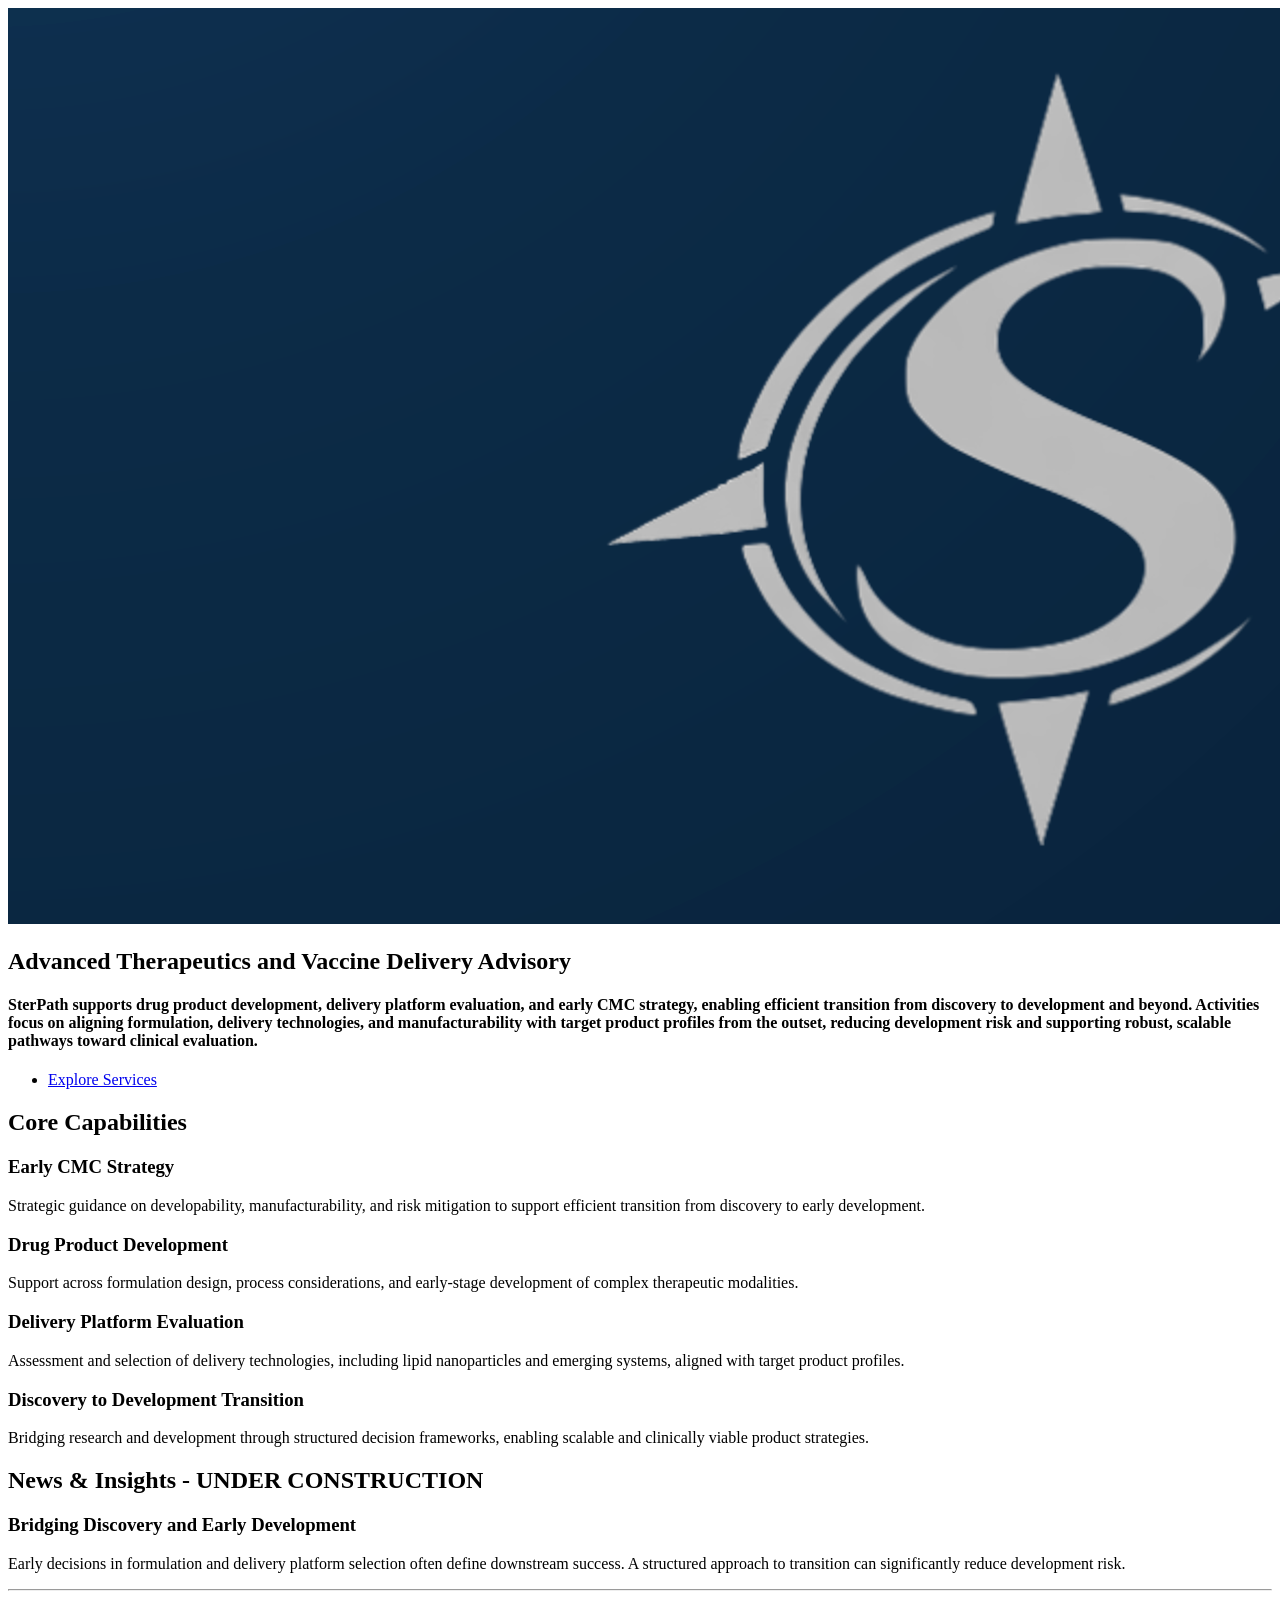
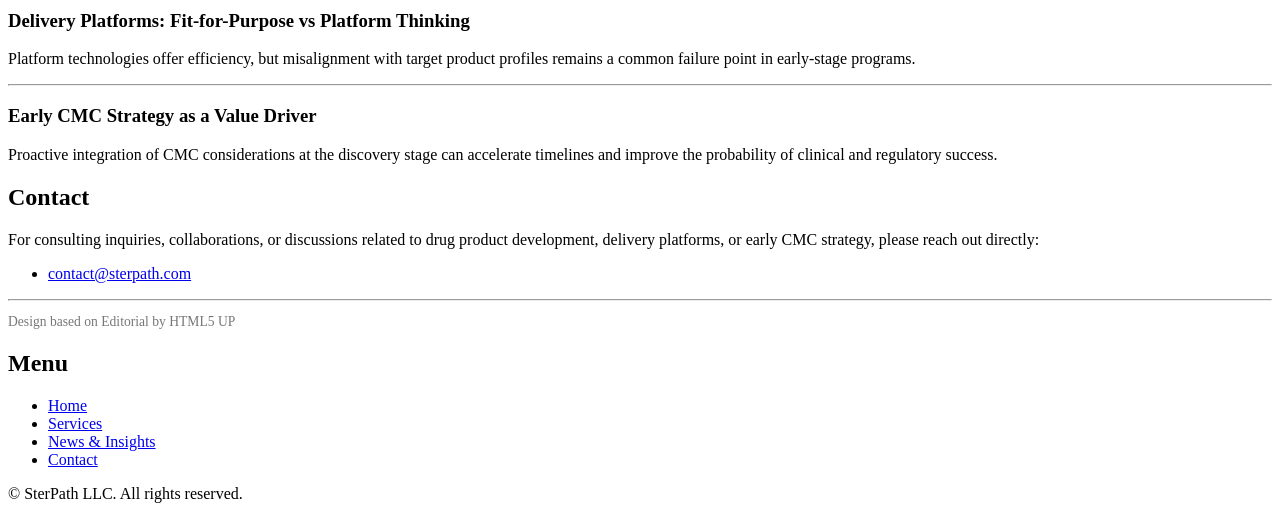
==== index.html @ fc08bc98 "Add files via upload" ====
<!DOCTYPE HTML>
<!--
	Editorial by HTML5 UP
	html5up.net | @ajlkn
	Free for personal and commercial use under the CCA 3.0 license (html5up.net/license)
-->
<html>
	<head>
		<title>Editorial by HTML5 UP</title>
		<meta charset="utf-8" />
		<meta name="viewport" content="width=device-width, initial-scale=1, user-scalable=no" />
		<link rel="stylesheet" href="assets/css/main.css" />
	</head>
	<body class="is-preload">

		<!-- Wrapper -->
			<div id="wrapper">

				<!-- Main -->
					<div id="main">
						<div class="inner">

							<!-- Banner -->
								<section id="banner" class="banner-vertical">
									
									<span class="image main">
										<img src="images/pic1.png" alt="SterPath Logo" />
									</span>

									<div class="content">
										<header>
											<h2>Advanced Therapeutics and Vaccine Delivery Advisory</h2>
		
										</header>

										<h4>
											SterPath supports drug product development, delivery platform evaluation, and early CMC strategy, enabling efficient transition from discovery to development and beyond. Activities focus on aligning formulation, delivery technologies, and manufacturability with target product profiles from the outset, reducing development risk and supporting robust, scalable pathways toward clinical evaluation.
										</h4>

										<ul class="actions">
											<li><a href="services.html" class="button big">Explore Services</a></li>
										</ul>
									</div>

								</section>

							<!-- Section -->
							<section>
								<header class="major">
									<h2>Core Capabilities</h2>
								</header>
								<div class="features">

									<article>
										<span class="icon solid fa-flask"></span>
										<div class="content">
											<h3>Early CMC Strategy</h3>
											<p>Strategic guidance on developability, manufacturability, and risk mitigation to support efficient transition from discovery to early development.</p>
										</div>
									</article>

									<article>
										<span class="icon solid fa-pills"></span>
										<div class="content">
											<h3>Drug Product Development</h3>
											<p>Support across formulation design, process considerations, and early-stage development of complex therapeutic modalities.</p>
										</div>
									</article>

									<article>
										<span class="icon solid fa-dna"></span>
										<div class="content">
											<h3>Delivery Platform Evaluation</h3>
											<p>Assessment and selection of delivery technologies, including lipid nanoparticles and emerging systems, aligned with target product profiles.</p>
										</div>
									</article>

									<article>
										<span class="icon solid fa-random"></span>
										<div class="content">
											<h3>Discovery to Development Transition</h3>
											<p>Bridging research and development through structured decision frameworks, enabling scalable and clinically viable product strategies.</p>
										</div>
									</article>

								</div>
							</section>

							<!--section-->
							<section>
								<header class="major">
									<h2>News & Insights - UNDER CONSTRUCTION</h2>
								</header>

								<div class="content">

									
									<h3>Bridging Discovery and Early Development</h3>
									<p>Early decisions in formulation and delivery platform selection often define downstream success. A structured approach to transition can significantly reduce development risk.</p>

									<hr />

									<h3>Delivery Platforms: Fit-for-Purpose vs Platform Thinking</h3>
									<p>Platform technologies offer efficiency, but misalignment with target product profiles remains a common failure point in early-stage programs.</p>

									<hr />

									<h3>Early CMC Strategy as a Value Driver</h3>
									<p>Proactive integration of CMC considerations at the discovery stage can accelerate timelines and improve the probability of clinical and regulatory success.</p>

								</div>
							</section>

				<!--contact section-->
				<section>
					<header class="major">
						<h2>Contact</h2>
					</header>

					<p>
						For consulting inquiries, collaborations, or discussions related to drug product development, delivery platforms, or early CMC strategy, please reach out directly:
					</p>

					<ul class="contact">
						<li class="icon solid fa-envelope">
							<a href="mailto:contact@sterpath.com">contact@sterpath.com</a>
						</li>
					</ul>
				</section>

				<!--footer-->
								<hr />
								<p style="font-size: 0.85em; color: #777;">
									Design based on Editorial by HTML5 UP
								</p>

				<!-- Sidebar -->
					<div id="sidebar">
						<div class="inner">

							

							<!-- Menu -->
								<nav id="menu">
									<header class="major">
										<h2>Menu</h2>
									</header>
									<ul>
									<li><a href="index.html">Home</a></li>
									<li><a href="services.html">Services</a></li>
									<li><a href="insights.html">News & Insights</a></li>
									<li><a href="contact.html">Contact</a></li>
									</ul>
									</nav>
							<!-- Footer -->
								<footer id="footer">
									<p>&copy; SterPath LLC. All rights reserved.</p>								
								</footer>

						</div>
					</div>

			</div>

		<!-- Scripts -->
			<script src="assets/js/jquery.min.js"></script>
			<script src="assets/js/browser.min.js"></script>
			<script src="assets/js/breakpoints.min.js"></script>
			<script src="assets/js/util.js"></script>
			<script src="assets/js/main.js"></script>

	</body>
</html>
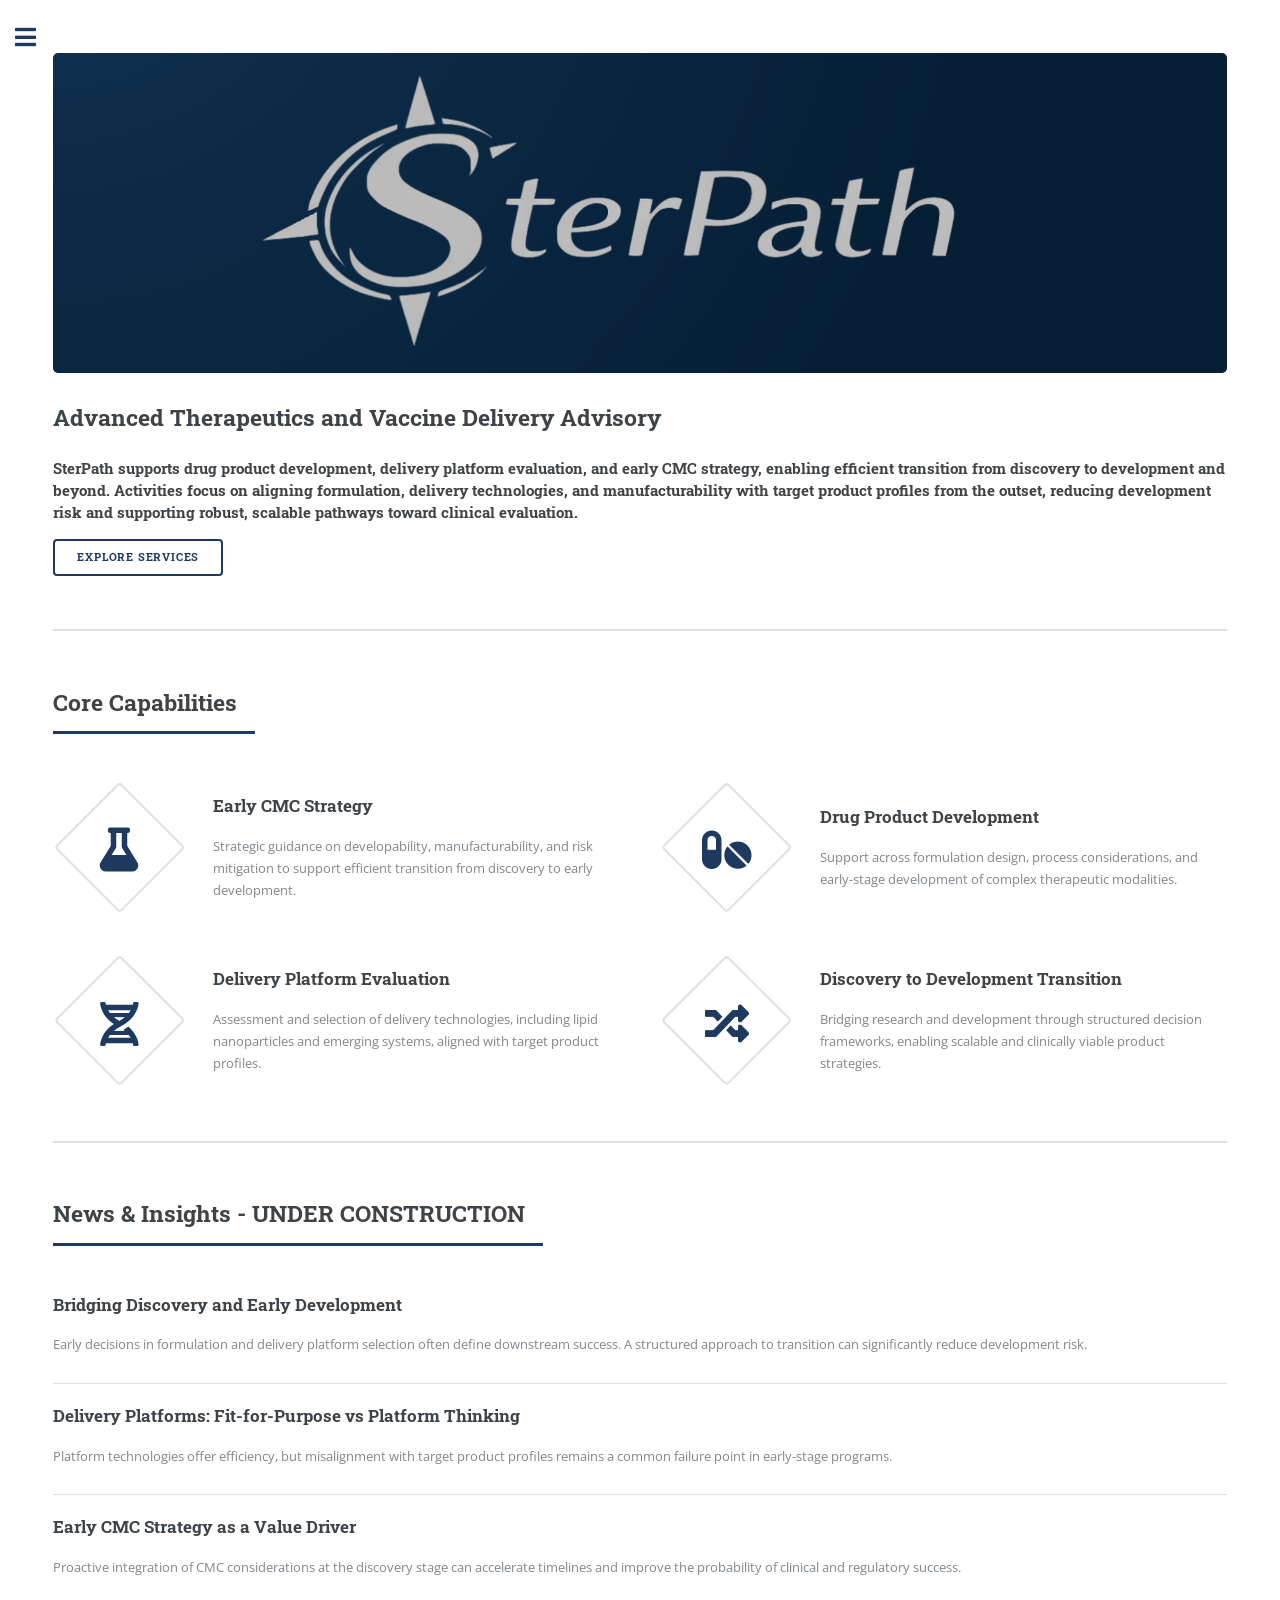
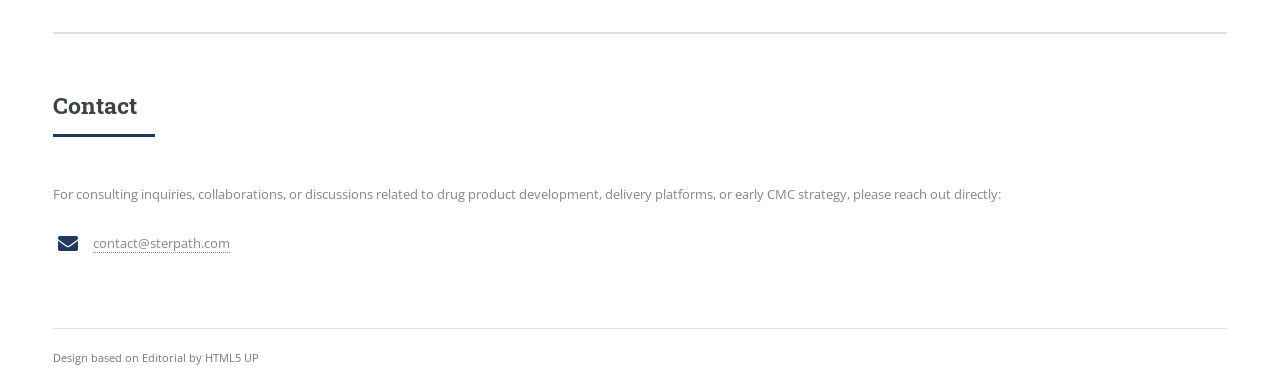
==== commit 02e8c4af: "Add files via upload" ====
--- a/index.html
+++ b/index.html
@@ -6,7 +6,7 @@
 -->
 <html>
 	<head>
-		<title>Editorial by HTML5 UP</title>
+		<title>SterPath LLC | Advanced Therapeutics and Vaccine Delivery</title>
 		<meta charset="utf-8" />
 		<meta name="viewport" content="width=device-width, initial-scale=1, user-scalable=no" />
 		<link rel="stylesheet" href="assets/css/main.css" />
--- a/assets/css/main.css
+++ b/assets/css/main.css
@@ -0,0 +1,2298 @@
+@import url(fontawesome-all.min.css);
+@import url("https://fonts.googleapis.com/css?family=Open+Sans:400,600,400italic,600italic|Roboto+Slab:400,700");
+/*
+	Editorial by HTML5 UP
+	html5up.net | @ajlkn
+	Free for personal and commercial use under the CCA 3.0 license (html5up.net/license)
+*/
+html, body, div, span, applet, object,
+iframe, h1, h2, h3, h4, h5, h6, p, blockquote,
+pre, a, abbr, acronym, address, big, cite,
+code, del, dfn, em, img, ins, kbd, q, s, samp,
+small, strike, strong, sub, sup, tt, var, b,
+u, i, center, dl, dt, dd, ol, ul, li, fieldset,
+form, label, legend, table, caption, tbody,
+tfoot, thead, tr, th, td, article, aside,
+canvas, details, embed, figure, figcaption,
+footer, header, hgroup, menu, nav, output, ruby,
+section, summary, time, mark, audio, video {
+  margin: 0;
+  padding: 0;
+  border: 0;
+  font-size: 100%;
+  font: inherit;
+  vertical-align: baseline; }
+
+article, aside, details, figcaption, figure,
+footer, header, hgroup, menu, nav, section {
+  display: block; }
+
+body {
+  line-height: 1; }
+
+ol, ul {
+  list-style: none; }
+
+blockquote, q {
+  quotes: none; }
+  blockquote:before, blockquote:after, q:before, q:after {
+    content: '';
+    content: none; }
+
+table {
+  border-collapse: collapse;
+  border-spacing: 0; }
+
+body {
+  -webkit-text-size-adjust: none; }
+
+mark {
+  background-color: transparent;
+  color: inherit; }
+
+input::-moz-focus-inner {
+  border: 0;
+  padding: 0; }
+
+input, select, textarea {
+  -moz-appearance: none;
+  -webkit-appearance: none;
+  -ms-appearance: none;
+  appearance: none; }
+
+/* Basic */
+@-ms-viewport {
+  width: device-width; }
+
+body {
+  -ms-overflow-style: scrollbar; }
+
+@media screen and (max-width: 480px) {
+  html, body {
+    min-width: 320px; } }
+
+html {
+  box-sizing: border-box; }
+
+*, *:before, *:after {
+  box-sizing: inherit; }
+
+body {
+  background: #ffffff; }
+  body.is-preload *, body.is-preload *:before, body.is-preload *:after, body.is-resizing *, body.is-resizing *:before, body.is-resizing *:after {
+    -moz-animation: none !important;
+    -webkit-animation: none !important;
+    -ms-animation: none !important;
+    animation: none !important;
+    -moz-transition: none !important;
+    -webkit-transition: none !important;
+    -ms-transition: none !important;
+    transition: none !important; }
+
+/* Type */
+body, input, select, textarea {
+  color: #7f888f;
+  font-family: "Open Sans", sans-serif;
+  font-size: 13pt;
+  font-weight: 400;
+  line-height: 1.65; }
+  @media screen and (max-width: 1680px) {
+    body, input, select, textarea {
+      font-size: 11pt; } }
+  @media screen and (max-width: 1280px) {
+    body, input, select, textarea {
+      font-size: 10pt; } }
+  @media screen and (max-width: 360px) {
+    body, input, select, textarea {
+      font-size: 9pt; } }
+
+a {
+  -moz-transition: color 0.2s ease-in-out, border-bottom-color 0.2s ease-in-out;
+  -webkit-transition: color 0.2s ease-in-out, border-bottom-color 0.2s ease-in-out;
+  -ms-transition: color 0.2s ease-in-out, border-bottom-color 0.2s ease-in-out;
+  transition: color 0.2s ease-in-out, border-bottom-color 0.2s ease-in-out;
+  border-bottom: dotted 1px;
+  color: #1f3a5f;
+  text-decoration: none; }
+  a:hover {
+    border-bottom-color: #1f3a5f;
+    color: #1f3a5f !important; }
+    a:hover strong {
+      color: inherit; }
+
+strong, b {
+  color: #3d4449;
+  font-weight: 600; }
+
+em, i {
+  font-style: italic; }
+
+p {
+  margin: 0 0 2em 0; }
+
+h1, h2, h3, h4, h5, h6 {
+  color: #3d4449;
+  font-family: "Roboto Slab", serif;
+  font-weight: 700;
+  line-height: 1.5;
+  margin: 0 0 1em 0; }
+  h1 a, h2 a, h3 a, h4 a, h5 a, h6 a {
+    color: inherit;
+    text-decoration: none;
+    border-bottom: 0; }
+
+h1 {
+  font-size: 4em;
+  margin: 0 0 0.5em 0;
+  line-height: 1.3; }
+
+h2 {
+  font-size: 1.75em; }
+
+h3 {
+  font-size: 1.25em; }
+
+h4 {
+  font-size: 1.1em; }
+
+h5 {
+  font-size: 0.9em; }
+
+h6 {
+  font-size: 0.7em; }
+
+@media screen and (max-width: 1680px) {
+  h1 {
+    font-size: 3.5em; } }
+
+@media screen and (max-width: 980px) {
+  h1 {
+    font-size: 3.25em; } }
+
+@media screen and (max-width: 736px) {
+  h1 {
+    font-size: 2em;
+    line-height: 1.4; }
+  h2 {
+    font-size: 1.5em; } }
+
+sub {
+  font-size: 0.8em;
+  position: relative;
+  top: 0.5em; }
+
+sup {
+  font-size: 0.8em;
+  position: relative;
+  top: -0.5em; }
+
+blockquote {
+  border-left: solid 3px rgba(210, 215, 217, 0.75);
+  font-style: italic;
+  margin: 0 0 2em 0;
+  padding: 0.5em 0 0.5em 2em; }
+
+code {
+  background: rgba(230, 235, 237, 0.25);
+  border-radius: 0.375em;
+  border: solid 1px rgba(210, 215, 217, 0.75);
+  font-family: "Courier New", monospace;
+  font-size: 0.9em;
+  margin: 0 0.25em;
+  padding: 0.25em 0.65em; }
+
+pre {
+  -webkit-overflow-scrolling: touch;
+  font-family: "Courier New", monospace;
+  font-size: 0.9em;
+  margin: 0 0 2em 0; }
+  pre code {
+    display: block;
+    line-height: 1.75;
+    padding: 1em 1.5em;
+    overflow-x: auto; }
+
+hr {
+  border: 0;
+  border-bottom: solid 1px rgba(210, 215, 217, 0.75);
+  margin: 1.5em 0; }
+  hr.major {
+    margin: 1em 0; }
+
+.align-left {
+  text-align: left; }
+
+.align-center {
+  text-align: center; }
+
+.align-right {
+  text-align: right; }
+
+/* Row */
+.row {
+  display: flex;
+  flex-wrap: wrap;
+  box-sizing: border-box;
+  align-items: stretch; }
+  .row > * {
+    box-sizing: border-box; }
+  .row.gtr-uniform > * > :last-child {
+    margin-bottom: 0; }
+  .row.aln-left {
+    justify-content: flex-start; }
+  .row.aln-center {
+    justify-content: center; }
+  .row.aln-right {
+    justify-content: flex-end; }
+  .row.aln-top {
+    align-items: flex-start; }
+  .row.aln-middle {
+    align-items: center; }
+  .row.aln-bottom {
+    align-items: flex-end; }
+  .row > .imp {
+    order: -1; }
+  .row > .col-1 {
+    width: 8.33333%; }
+  .row > .off-1 {
+    margin-left: 8.33333%; }
+  .row > .col-2 {
+    width: 16.66667%; }
+  .row > .off-2 {
+    margin-left: 16.66667%; }
+  .row > .col-3 {
+    width: 25%; }
+  .row > .off-3 {
+    margin-left: 25%; }
+  .row > .col-4 {
+    width: 33.33333%; }
+  .row > .off-4 {
+    margin-left: 33.33333%; }
+  .row > .col-5 {
+    width: 41.66667%; }
+  .row > .off-5 {
+    margin-left: 41.66667%; }
+  .row > .col-6 {
+    width: 50%; }
+  .row > .off-6 {
+    margin-left: 50%; }
+  .row > .col-7 {
+    width: 58.33333%; }
+  .row > .off-7 {
+    margin-left: 58.33333%; }
+  .row > .col-8 {
+    width: 66.66667%; }
+  .row > .off-8 {
+    margin-left: 66.66667%; }
+  .row > .col-9 {
+    width: 75%; }
+  .row > .off-9 {
+    margin-left: 75%; }
+  .row > .col-10 {
+    width: 83.33333%; }
+  .row > .off-10 {
+    margin-left: 83.33333%; }
+  .row > .col-11 {
+    width: 91.66667%; }
+  .row > .off-11 {
+    margin-left: 91.66667%; }
+  .row > .col-12 {
+    width: 100%; }
+  .row > .off-12 {
+    margin-left: 100%; }
+  .row.gtr-0 {
+    margin-top: 0;
+    margin-left: 0em; }
+    .row.gtr-0 > * {
+      padding: 0 0 0 0em; }
+    .row.gtr-0.gtr-uniform {
+      margin-top: 0em; }
+      .row.gtr-0.gtr-uniform > * {
+        padding-top: 0em; }
+  .row.gtr-25 {
+    margin-top: 0;
+    margin-left: -0.375em; }
+    .row.gtr-25 > * {
+      padding: 0 0 0 0.375em; }
+    .row.gtr-25.gtr-uniform {
+      margin-top: -0.375em; }
+      .row.gtr-25.gtr-uniform > * {
+        padding-top: 0.375em; }
+  .row.gtr-50 {
+    margin-top: 0;
+    margin-left: -0.75em; }
+    .row.gtr-50 > * {
+      padding: 0 0 0 0.75em; }
+    .row.gtr-50.gtr-uniform {
+      margin-top: -0.75em; }
+      .row.gtr-50.gtr-uniform > * {
+        padding-top: 0.75em; }
+  .row {
+    margin-top: 0;
+    margin-left: -1.5em; }
+    .row > * {
+      padding: 0 0 0 1.5em; }
+    .row.gtr-uniform {
+      margin-top: -1.5em; }
+      .row.gtr-uniform > * {
+        padding-top: 1.5em; }
+  .row.gtr-150 {
+    margin-top: 0;
+    margin-left: -2.25em; }
+    .row.gtr-150 > * {
+      padding: 0 0 0 2.25em; }
+    .row.gtr-150.gtr-uniform {
+      margin-top: -2.25em; }
+      .row.gtr-150.gtr-uniform > * {
+        padding-top: 2.25em; }
+  .row.gtr-200 {
+    margin-top: 0;
+    margin-left: -3em; }
+    .row.gtr-200 > * {
+      padding: 0 0 0 3em; }
+    .row.gtr-200.gtr-uniform {
+      margin-top: -3em; }
+      .row.gtr-200.gtr-uniform > * {
+        padding-top: 3em; }
+  @media screen and (max-width: 1680px) {
+    .row {
+      display: flex;
+      flex-wrap: wrap;
+      box-sizing: border-box;
+      align-items: stretch; }
+      .row > * {
+        box-sizing: border-box; }
+      .row.gtr-uniform > * > :last-child {
+        margin-bottom: 0; }
+      .row.aln-left {
+        justify-content: flex-start; }
+      .row.aln-center {
+        justify-content: center; }
+      .row.aln-right {
+        justify-content: flex-end; }
+      .row.aln-top {
+        align-items: flex-start; }
+      .row.aln-middle {
+        align-items: center; }
+      .row.aln-bottom {
+        align-items: flex-end; }
+      .row > .imp-xlarge {
+        order: -1; }
+      .row > .col-1-xlarge {
+        width: 8.33333%; }
+      .row > .off-1-xlarge {
+        margin-left: 8.33333%; }
+      .row > .col-2-xlarge {
+        width: 16.66667%; }
+      .row > .off-2-xlarge {
+        margin-left: 16.66667%; }
+      .row > .col-3-xlarge {
+        width: 25%; }
+      .row > .off-3-xlarge {
+        margin-left: 25%; }
+      .row > .col-4-xlarge {
+        width: 33.33333%; }
+      .row > .off-4-xlarge {
+        margin-left: 33.33333%; }
+      .row > .col-5-xlarge {
+        width: 41.66667%; }
+      .row > .off-5-xlarge {
+        margin-left: 41.66667%; }
+      .row > .col-6-xlarge {
+        width: 50%; }
+      .row > .off-6-xlarge {
+        margin-left: 50%; }
+      .row > .col-7-xlarge {
+        width: 58.33333%; }
+      .row > .off-7-xlarge {
+        margin-left: 58.33333%; }
+      .row > .col-8-xlarge {
+        width: 66.66667%; }
+      .row > .off-8-xlarge {
+        margin-left: 66.66667%; }
+      .row > .col-9-xlarge {
+        width: 75%; }
+      .row > .off-9-xlarge {
+        margin-left: 75%; }
+      .row > .col-10-xlarge {
+        width: 83.33333%; }
+      .row > .off-10-xlarge {
+        margin-left: 83.33333%; }
+      .row > .col-11-xlarge {
+        width: 91.66667%; }
+      .row > .off-11-xlarge {
+        margin-left: 91.66667%; }
+      .row > .col-12-xlarge {
+        width: 100%; }
+      .row > .off-12-xlarge {
+        margin-left: 100%; }
+      .row.gtr-0 {
+        margin-top: 0;
+        margin-left: 0em; }
+        .row.gtr-0 > * {
+          padding: 0 0 0 0em; }
+        .row.gtr-0.gtr-uniform {
+          margin-top: 0em; }
+          .row.gtr-0.gtr-uniform > * {
+            padding-top: 0em; }
+      .row.gtr-25 {
+        margin-top: 0;
+        margin-left: -0.375em; }
+        .row.gtr-25 > * {
+          padding: 0 0 0 0.375em; }
+        .row.gtr-25.gtr-uniform {
+          margin-top: -0.375em; }
+          .row.gtr-25.gtr-uniform > * {
+            padding-top: 0.375em; }
+      .row.gtr-50 {
+        margin-top: 0;
+        margin-left: -0.75em; }
+        .row.gtr-50 > * {
+          padding: 0 0 0 0.75em; }
+        .row.gtr-50.gtr-uniform {
+          margin-top: -0.75em; }
+          .row.gtr-50.gtr-uniform > * {
+            padding-top: 0.75em; }
+      .row {
+        margin-top: 0;
+        margin-left: -1.5em; }
+        .row > * {
+          padding: 0 0 0 1.5em; }
+        .row.gtr-uniform {
+          margin-top: -1.5em; }
+          .row.gtr-uniform > * {
+            padding-top: 1.5em; }
+      .row.gtr-150 {
+        margin-top: 0;
+        margin-left: -2.25em; }
+        .row.gtr-150 > * {
+          padding: 0 0 0 2.25em; }
+        .row.gtr-150.gtr-uniform {
+          margin-top: -2.25em; }
+          .row.gtr-150.gtr-uniform > * {
+            padding-top: 2.25em; }
+      .row.gtr-200 {
+        margin-top: 0;
+        margin-left: -3em; }
+        .row.gtr-200 > * {
+          padding: 0 0 0 3em; }
+        .row.gtr-200.gtr-uniform {
+          margin-top: -3em; }
+          .row.gtr-200.gtr-uniform > * {
+            padding-top: 3em; } }
+  @media screen and (max-width: 1280px) {
+    .row {
+      display: flex;
+      flex-wrap: wrap;
+      box-sizing: border-box;
+      align-items: stretch; }
+      .row > * {
+        box-sizing: border-box; }
+      .row.gtr-uniform > * > :last-child {
+        margin-bottom: 0; }
+      .row.aln-left {
+        justify-content: flex-start; }
+      .row.aln-center {
+        justify-content: center; }
+      .row.aln-right {
+        justify-content: flex-end; }
+      .row.aln-top {
+        align-items: flex-start; }
+      .row.aln-middle {
+        align-items: center; }
+      .row.aln-bottom {
+        align-items: flex-end; }
+      .row > .imp-large {
+        order: -1; }
+      .row > .col-1-large {
+        width: 8.33333%; }
+      .row > .off-1-large {
+        margin-left: 8.33333%; }
+      .row > .col-2-large {
+        width: 16.66667%; }
+      .row > .off-2-large {
+        margin-left: 16.66667%; }
+      .row > .col-3-large {
+        width: 25%; }
+      .row > .off-3-large {
+        margin-left: 25%; }
+      .row > .col-4-large {
+        width: 33.33333%; }
+      .row > .off-4-large {
+        margin-left: 33.33333%; }
+      .row > .col-5-large {
+        width: 41.66667%; }
+      .row > .off-5-large {
+        margin-left: 41.66667%; }
+      .row > .col-6-large {
+        width: 50%; }
+      .row > .off-6-large {
+        margin-left: 50%; }
+      .row > .col-7-large {
+        width: 58.33333%; }
+      .row > .off-7-large {
+        margin-left: 58.33333%; }
+      .row > .col-8-large {
+        width: 66.66667%; }
+      .row > .off-8-large {
+        margin-left: 66.66667%; }
+      .row > .col-9-large {
+        width: 75%; }
+      .row > .off-9-large {
+        margin-left: 75%; }
+      .row > .col-10-large {
+        width: 83.33333%; }
+      .row > .off-10-large {
+        margin-left: 83.33333%; }
+      .row > .col-11-large {
+        width: 91.66667%; }
+      .row > .off-11-large {
+        margin-left: 91.66667%; }
+      .row > .col-12-large {
+        width: 100%; }
+      .row > .off-12-large {
+        margin-left: 100%; }
+      .row.gtr-0 {
+        margin-top: 0;
+        margin-left: 0em; }
+        .row.gtr-0 > * {
+          padding: 0 0 0 0em; }
+        .row.gtr-0.gtr-uniform {
+          margin-top: 0em; }
+          .row.gtr-0.gtr-uniform > * {
+            padding-top: 0em; }
+      .row.gtr-25 {
+        margin-top: 0;
+        margin-left: -0.375em; }
+        .row.gtr-25 > * {
+          padding: 0 0 0 0.375em; }
+        .row.gtr-25.gtr-uniform {
+          margin-top: -0.375em; }
+          .row.gtr-25.gtr-uniform > * {
+            padding-top: 0.375em; }
+      .row.gtr-50 {
+        margin-top: 0;
+        margin-left: -0.75em; }
+        .row.gtr-50 > * {
+          padding: 0 0 0 0.75em; }
+        .row.gtr-50.gtr-uniform {
+          margin-top: -0.75em; }
+          .row.gtr-50.gtr-uniform > * {
+            padding-top: 0.75em; }
+      .row {
+        margin-top: 0;
+        margin-left: -1.5em; }
+        .row > * {
+          padding: 0 0 0 1.5em; }
+        .row.gtr-uniform {
+          margin-top: -1.5em; }
+          .row.gtr-uniform > * {
+            padding-top: 1.5em; }
+      .row.gtr-150 {
+        margin-top: 0;
+        margin-left: -2.25em; }
+        .row.gtr-150 > * {
+          padding: 0 0 0 2.25em; }
+        .row.gtr-150.gtr-uniform {
+          margin-top: -2.25em; }
+          .row.gtr-150.gtr-uniform > * {
+            padding-top: 2.25em; }
+      .row.gtr-200 {
+        margin-top: 0;
+        margin-left: -3em; }
+        .row.gtr-200 > * {
+          padding: 0 0 0 3em; }
+        .row.gtr-200.gtr-uniform {
+          margin-top: -3em; }
+          .row.gtr-200.gtr-uniform > * {
+            padding-top: 3em; } }
+  @media screen and (max-width: 980px) {
+    .row {
+      display: flex;
+      flex-wrap: wrap;
+      box-sizing: border-box;
+      align-items: stretch; }
+      .row > * {
+        box-sizing: border-box; }
+      .row.gtr-uniform > * > :last-child {
+        margin-bottom: 0; }
+      .row.aln-left {
+        justify-content: flex-start; }
+      .row.aln-center {
+        justify-content: center; }
+      .row.aln-right {
+        justify-content: flex-end; }
+      .row.aln-top {
+        align-items: flex-start; }
+      .row.aln-middle {
+        align-items: center; }
+      .row.aln-bottom {
+        align-items: flex-end; }
+      .row > .imp-medium {
+        order: -1; }
+      .row > .col-1-medium {
+        width: 8.33333%; }
+      .row > .off-1-medium {
+        margin-left: 8.33333%; }
+      .row > .col-2-medium {
+        width: 16.66667%; }
+      .row > .off-2-medium {
+        margin-left: 16.66667%; }
+      .row > .col-3-medium {
+        width: 25%; }
+      .row > .off-3-medium {
+        margin-left: 25%; }
+      .row > .col-4-medium {
+        width: 33.33333%; }
+      .row > .off-4-medium {
+        margin-left: 33.33333%; }
+      .row > .col-5-medium {
+        width: 41.66667%; }
+      .row > .off-5-medium {
+        margin-left: 41.66667%; }
+      .row > .col-6-medium {
+        width: 50%; }
+      .row > .off-6-medium {
+        margin-left: 50%; }
+      .row > .col-7-medium {
+        width: 58.33333%; }
+      .row > .off-7-medium {
+        margin-left: 58.33333%; }
+      .row > .col-8-medium {
+        width: 66.66667%; }
+      .row > .off-8-medium {
+        margin-left: 66.66667%; }
+      .row > .col-9-medium {
+        width: 75%; }
+      .row > .off-9-medium {
+        margin-left: 75%; }
+      .row > .col-10-medium {
+        width: 83.33333%; }
+      .row > .off-10-medium {
+        margin-left: 83.33333%; }
+      .row > .col-11-medium {
+        width: 91.66667%; }
+      .row > .off-11-medium {
+        margin-left: 91.66667%; }
+      .row > .col-12-medium {
+        width: 100%; }
+      .row > .off-12-medium {
+        margin-left: 100%; }
+      .row.gtr-0 {
+        margin-top: 0;
+        margin-left: 0em; }
+        .row.gtr-0 > * {
+          padding: 0 0 0 0em; }
+        .row.gtr-0.gtr-uniform {
+          margin-top: 0em; }
+          .row.gtr-0.gtr-uniform > * {
+            padding-top: 0em; }
+      .row.gtr-25 {
+        margin-top: 0;
+        margin-left: -0.375em; }
+        .row.gtr-25 > * {
+          padding: 0 0 0 0.375em; }
+        .row.gtr-25.gtr-uniform {
+          margin-top: -0.375em; }
+          .row.gtr-25.gtr-uniform > * {
+            padding-top: 0.375em; }
+      .row.gtr-50 {
+        margin-top: 0;
+        margin-left: -0.75em; }
+        .row.gtr-50 > * {
+          padding: 0 0 0 0.75em; }
+        .row.gtr-50.gtr-uniform {
+          margin-top: -0.75em; }
+          .row.gtr-50.gtr-uniform > * {
+            padding-top: 0.75em; }
+      .row {
+        margin-top: 0;
+        margin-left: -1.5em; }
+        .row > * {
+          padding: 0 0 0 1.5em; }
+        .row.gtr-uniform {
+          margin-top: -1.5em; }
+          .row.gtr-uniform > * {
+            padding-top: 1.5em; }
+      .row.gtr-150 {
+        margin-top: 0;
+        margin-left: -2.25em; }
+        .row.gtr-150 > * {
+          padding: 0 0 0 2.25em; }
+        .row.gtr-150.gtr-uniform {
+          margin-top: -2.25em; }
+          .row.gtr-150.gtr-uniform > * {
+            padding-top: 2.25em; }
+      .row.gtr-200 {
+        margin-top: 0;
+        margin-left: -3em; }
+        .row.gtr-200 > * {
+          padding: 0 0 0 3em; }
+        .row.gtr-200.gtr-uniform {
+          margin-top: -3em; }
+          .row.gtr-200.gtr-uniform > * {
+            padding-top: 3em; } }
+  @media screen and (max-width: 736px) {
+    .row {
+      display: flex;
+      flex-wrap: wrap;
+      box-sizing: border-box;
+      align-items: stretch; }
+      .row > * {
+        box-sizing: border-box; }
+      .row.gtr-uniform > * > :last-child {
+        margin-bottom: 0; }
+      .row.aln-left {
+        justify-content: flex-start; }
+      .row.aln-center {
+        justify-content: center; }
+      .row.aln-right {
+        justify-content: flex-end; }
+      .row.aln-top {
+        align-items: flex-start; }
+      .row.aln-middle {
+        align-items: center; }
+      .row.aln-bottom {
+        align-items: flex-end; }
+      .row > .imp-small {
+        order: -1; }
+      .row > .col-1-small {
+        width: 8.33333%; }
+      .row > .off-1-small {
+        margin-left: 8.33333%; }
+      .row > .col-2-small {
+        width: 16.66667%; }
+      .row > .off-2-small {
+        margin-left: 16.66667%; }
+      .row > .col-3-small {
+        width: 25%; }
+      .row > .off-3-small {
+        margin-left: 25%; }
+      .row > .col-4-small {
+        width: 33.33333%; }
+      .row > .off-4-small {
+        margin-left: 33.33333%; }
+      .row > .col-5-small {
+        width: 41.66667%; }
+      .row > .off-5-small {
+        margin-left: 41.66667%; }
+      .row > .col-6-small {
+        width: 50%; }
+      .row > .off-6-small {
+        margin-left: 50%; }
+      .row > .col-7-small {
+        width: 58.33333%; }
+      .row > .off-7-small {
+        margin-left: 58.33333%; }
+      .row > .col-8-small {
+        width: 66.66667%; }
+      .row > .off-8-small {
+        margin-left: 66.66667%; }
+      .row > .col-9-small {
+        width: 75%; }
+      .row > .off-9-small {
+        margin-left: 75%; }
+      .row > .col-10-small {
+        width: 83.33333%; }
+      .row > .off-10-small {
+        margin-left: 83.33333%; }
+      .row > .col-11-small {
+        width: 91.66667%; }
+      .row > .off-11-small {
+        margin-left: 91.66667%; }
+      .row > .col-12-small {
+        width: 100%; }
+      .row > .off-12-small {
+        margin-left: 100%; }
+      .row.gtr-0 {
+        margin-top: 0;
+        margin-left: 0em; }
+        .row.gtr-0 > * {
+          padding: 0 0 0 0em; }
+        .row.gtr-0.gtr-uniform {
+          margin-top: 0em; }
+          .row.gtr-0.gtr-uniform > * {
+            padding-top: 0em; }
+      .row.gtr-25 {
+        margin-top: 0;
+        margin-left: -0.375em; }
+        .row.gtr-25 > * {
+          padding: 0 0 0 0.375em; }
+        .row.gtr-25.gtr-uniform {
+          margin-top: -0.375em; }
+          .row.gtr-25.gtr-uniform > * {
+            padding-top: 0.375em; }
+      .row.gtr-50 {
+        margin-top: 0;
+        margin-left: -0.75em; }
+        .row.gtr-50 > * {
+          padding: 0 0 0 0.75em; }
+        .row.gtr-50.gtr-uniform {
+          margin-top: -0.75em; }
+          .row.gtr-50.gtr-uniform > * {
+            padding-top: 0.75em; }
+      .row {
+        margin-top: 0;
+        margin-left: -1.5em; }
+        .row > * {
+          padding: 0 0 0 1.5em; }
+        .row.gtr-uniform {
+          margin-top: -1.5em; }
+          .row.gtr-uniform > * {
+            padding-top: 1.5em; }
+      .row.gtr-150 {
+        margin-top: 0;
+        margin-left: -2.25em; }
+        .row.gtr-150 > * {
+          padding: 0 0 0 2.25em; }
+        .row.gtr-150.gtr-uniform {
+          margin-top: -2.25em; }
+          .row.gtr-150.gtr-uniform > * {
+            padding-top: 2.25em; }
+      .row.gtr-200 {
+        margin-top: 0;
+        margin-left: -3em; }
+        .row.gtr-200 > * {
+          padding: 0 0 0 3em; }
+        .row.gtr-200.gtr-uniform {
+          margin-top: -3em; }
+          .row.gtr-200.gtr-uniform > * {
+            padding-top: 3em; } }
+  @media screen and (max-width: 480px) {
+    .row {
+      display: flex;
+      flex-wrap: wrap;
+      box-sizing: border-box;
+      align-items: stretch; }
+      .row > * {
+        box-sizing: border-box; }
+      .row.gtr-uniform > * > :last-child {
+        margin-bottom: 0; }
+      .row.aln-left {
+        justify-content: flex-start; }
+      .row.aln-center {
+        justify-content: center; }
+      .row.aln-right {
+        justify-content: flex-end; }
+      .row.aln-top {
+        align-items: flex-start; }
+      .row.aln-middle {
+        align-items: center; }
+      .row.aln-bottom {
+        align-items: flex-end; }
+      .row > .imp-xsmall {
+        order: -1; }
+      .row > .col-1-xsmall {
+        width: 8.33333%; }
+      .row > .off-1-xsmall {
+        margin-left: 8.33333%; }
+      .row > .col-2-xsmall {
+        width: 16.66667%; }
+      .row > .off-2-xsmall {
+        margin-left: 16.66667%; }
+      .row > .col-3-xsmall {
+        width: 25%; }
+      .row > .off-3-xsmall {
+        margin-left: 25%; }
+      .row > .col-4-xsmall {
+        width: 33.33333%; }
+      .row > .off-4-xsmall {
+        margin-left: 33.33333%; }
+      .row > .col-5-xsmall {
+        width: 41.66667%; }
+      .row > .off-5-xsmall {
+        margin-left: 41.66667%; }
+      .row > .col-6-xsmall {
+        width: 50%; }
+      .row > .off-6-xsmall {
+        margin-left: 50%; }
+      .row > .col-7-xsmall {
+        width: 58.33333%; }
+      .row > .off-7-xsmall {
+        margin-left: 58.33333%; }
+      .row > .col-8-xsmall {
+        width: 66.66667%; }
+      .row > .off-8-xsmall {
+        margin-left: 66.66667%; }
+      .row > .col-9-xsmall {
+        width: 75%; }
+      .row > .off-9-xsmall {
+        margin-left: 75%; }
+      .row > .col-10-xsmall {
+        width: 83.33333%; }
+      .row > .off-10-xsmall {
+        margin-left: 83.33333%; }
+      .row > .col-11-xsmall {
+        width: 91.66667%; }
+      .row > .off-11-xsmall {
+        margin-left: 91.66667%; }
+      .row > .col-12-xsmall {
+        width: 100%; }
+      .row > .off-12-xsmall {
+        margin-left: 100%; }
+      .row.gtr-0 {
+        margin-top: 0;
+        margin-left: 0em; }
+        .row.gtr-0 > * {
+          padding: 0 0 0 0em; }
+        .row.gtr-0.gtr-uniform {
+          margin-top: 0em; }
+          .row.gtr-0.gtr-uniform > * {
+            padding-top: 0em; }
+      .row.gtr-25 {
+        margin-top: 0;
+        margin-left: -0.375em; }
+        .row.gtr-25 > * {
+          padding: 0 0 0 0.375em; }
+        .row.gtr-25.gtr-uniform {
+          margin-top: -0.375em; }
+          .row.gtr-25.gtr-uniform > * {
+            padding-top: 0.375em; }
+      .row.gtr-50 {
+        margin-top: 0;
+        margin-left: -0.75em; }
+        .row.gtr-50 > * {
+          padding: 0 0 0 0.75em; }
+        .row.gtr-50.gtr-uniform {
+          margin-top: -0.75em; }
+          .row.gtr-50.gtr-uniform > * {
+            padding-top: 0.75em; }
+      .row {
+        margin-top: 0;
+        margin-left: -1.5em; }
+        .row > * {
+          padding: 0 0 0 1.5em; }
+        .row.gtr-uniform {
+          margin-top: -1.5em; }
+          .row.gtr-uniform > * {
+            padding-top: 1.5em; }
+      .row.gtr-150 {
+        margin-top: 0;
+        margin-left: -2.25em; }
+        .row.gtr-150 > * {
+          padding: 0 0 0 2.25em; }
+        .row.gtr-150.gtr-uniform {
+          margin-top: -2.25em; }
+          .row.gtr-150.gtr-uniform > * {
+            padding-top: 2.25em; }
+      .row.gtr-200 {
+        margin-top: 0;
+        margin-left: -3em; }
+        .row.gtr-200 > * {
+          padding: 0 0 0 3em; }
+        .row.gtr-200.gtr-uniform {
+          margin-top: -3em; }
+          .row.gtr-200.gtr-uniform > * {
+            padding-top: 3em; } }
+
+/* Section/Article */
+section.special, article.special {
+  text-align: center; }
+
+header p {
+  font-family: "Roboto Slab", serif;
+  font-size: 1em;
+  font-weight: 400;
+  letter-spacing: 0.075em;
+  margin-top: -0.5em;
+  text-transform: uppercase; }
+
+header.major > :last-child {
+  border-bottom: solid 3px #1f3a5f;
+  display: inline-block;
+  margin: 0 0 2em 0;
+  padding: 0 0.75em 0.5em 0; }
+
+header.main > :last-child {
+  margin: 0 0 1em 0; }
+
+/* Form */
+form {
+  margin: 0 0 2em 0; }
+
+label {
+  color: #3d4449;
+  display: block;
+  font-size: 0.9em;
+  font-weight: 600;
+  margin: 0 0 1em 0; }
+
+input[type="text"],
+input[type="password"],
+input[type="email"],
+input[type="tel"],
+input[type="search"],
+input[type="url"],
+select,
+textarea {
+  -moz-appearance: none;
+  -webkit-appearance: none;
+  -ms-appearance: none;
+  appearance: none;
+  background: #ffffff;
+  border-radius: 0.375em;
+  border: none;
+  border: solid 1px rgba(210, 215, 217, 0.75);
+  color: inherit;
+  display: block;
+  outline: 0;
+  padding: 0 1em;
+  text-decoration: none;
+  width: 100%; }
+  input[type="text"]:invalid,
+  input[type="password"]:invalid,
+  input[type="email"]:invalid,
+  input[type="tel"]:invalid,
+  input[type="search"]:invalid,
+  input[type="url"]:invalid,
+  select:invalid,
+  textarea:invalid {
+    box-shadow: none; }
+  input[type="text"]:focus,
+  input[type="password"]:focus,
+  input[type="email"]:focus,
+  input[type="tel"]:focus,
+  input[type="search"]:focus,
+  input[type="url"]:focus,
+  select:focus,
+  textarea:focus {
+    border-color: #1f3a5f;
+    box-shadow: 0 0 0 1px #1f3a5f; }
+
+select {
+  background-image: url("data:image/svg+xml;charset=utf8,%3Csvg xmlns='http://www.w3.org/2000/svg' width='40' height='40' preserveAspectRatio='none' viewBox='0 0 40 40'%3E%3Cpath d='M9.4,12.3l10.4,10.4l10.4-10.4c0.2-0.2,0.5-0.4,0.9-0.4c0.3,0,0.6,0.1,0.9,0.4l3.3,3.3c0.2,0.2,0.4,0.5,0.4,0.9 c0,0.4-0.1,0.6-0.4,0.9L20.7,31.9c-0.2,0.2-0.5,0.4-0.9,0.4c-0.3,0-0.6-0.1-0.9-0.4L4.3,17.3c-0.2-0.2-0.4-0.5-0.4-0.9 c0-0.4,0.1-0.6,0.4-0.9l3.3-3.3c0.2-0.2,0.5-0.4,0.9-0.4S9.1,12.1,9.4,12.3z' fill='rgba(210, 215, 217, 0.75)' /%3E%3C/svg%3E");
+  background-size: 1.25em;
+  background-repeat: no-repeat;
+  background-position: calc(100% - 1em) center;
+  height: 2.75em;
+  padding-right: 2.75em;
+  text-overflow: ellipsis; }
+  select option {
+    color: #3d4449;
+    background: #ffffff; }
+  select:focus::-ms-value {
+    background-color: transparent; }
+  select::-ms-expand {
+    display: none; }
+
+input[type="text"],
+input[type="password"],
+input[type="email"],
+input[type="tel"],
+input[type="search"],
+input[type="url"],
+select {
+  height: 2.75em; }
+
+textarea {
+  padding: 0.75em 1em; }
+
+input[type="checkbox"],
+input[type="radio"] {
+  -moz-appearance: none;
+  -webkit-appearance: none;
+  -ms-appearance: none;
+  appearance: none;
+  display: block;
+  float: left;
+  margin-right: -2em;
+  opacity: 0;
+  width: 1em;
+  z-index: -1; }
+  input[type="checkbox"] + label,
+  input[type="radio"] + label {
+    text-decoration: none;
+    color: #7f888f;
+    cursor: pointer;
+    display: inline-block;
+    font-size: 1em;
+    font-weight: 400;
+    padding-left: 2.4em;
+    padding-right: 0.75em;
+    position: relative; }
+    input[type="checkbox"] + label:before,
+    input[type="radio"] + label:before {
+      -moz-osx-font-smoothing: grayscale;
+      -webkit-font-smoothing: antialiased;
+      display: inline-block;
+      font-style: normal;
+      font-variant: normal;
+      text-rendering: auto;
+      line-height: 1;
+      text-transform: none !important;
+      font-family: 'Font Awesome 5 Free';
+      font-weight: 900; }
+    input[type="checkbox"] + label:before,
+    input[type="radio"] + label:before {
+      background: #ffffff;
+      border-radius: 0.375em;
+      border: solid 1px rgba(210, 215, 217, 0.75);
+      content: '';
+      display: inline-block;
+      font-size: 0.8em;
+      height: 2.0625em;
+      left: 0;
+      line-height: 2.0625em;
+      position: absolute;
+      text-align: center;
+      top: 0;
+      width: 2.0625em; }
+  input[type="checkbox"]:checked + label:before,
+  input[type="radio"]:checked + label:before {
+    background: #3d4449;
+    border-color: #3d4449;
+    color: #ffffff;
+    content: '\f00c'; }
+  input[type="checkbox"]:focus + label:before,
+  input[type="radio"]:focus + label:before {
+    border-color: #1f3a5f;
+    box-shadow: 0 0 0 1px #1f3a5f; }
+
+input[type="checkbox"] + label:before {
+  border-radius: 0.375em; }
+
+input[type="radio"] + label:before {
+  border-radius: 100%; }
+
+::-webkit-input-placeholder {
+  color: #9fa3a6 !important;
+  opacity: 1.0; }
+
+:-moz-placeholder {
+  color: #9fa3a6 !important;
+  opacity: 1.0; }
+
+::-moz-placeholder {
+  color: #9fa3a6 !important;
+  opacity: 1.0; }
+
+:-ms-input-placeholder {
+  color: #9fa3a6 !important;
+  opacity: 1.0; }
+
+/* Box */
+.box {
+  border-radius: 0.375em;
+  border: solid 1px rgba(210, 215, 217, 0.75);
+  margin-bottom: 2em;
+  padding: 1.5em; }
+  .box > :last-child,
+  .box > :last-child > :last-child,
+  .box > :last-child > :last-child > :last-child {
+    margin-bottom: 0; }
+  .box.alt {
+    border: 0;
+    border-radius: 0;
+    padding: 0; }
+
+/* Icon */
+.icon {
+  text-decoration: none;
+  border-bottom: none;
+  position: relative; }
+  .icon:before {
+    -moz-osx-font-smoothing: grayscale;
+    -webkit-font-smoothing: antialiased;
+    display: inline-block;
+    font-style: normal;
+    font-variant: normal;
+    text-rendering: auto;
+    line-height: 1;
+    text-transform: none !important;
+    font-family: 'Font Awesome 5 Free';
+    font-weight: 400; }
+  .icon > .label {
+    display: none; }
+  .icon:before {
+    line-height: inherit; }
+  .icon.solid:before {
+    font-weight: 900; }
+  .icon.brands:before {
+    font-family: 'Font Awesome 5 Brands'; }
+
+/* Image */
+.image {
+  border-radius: 0.375em;
+  border: 0;
+  display: inline-block;
+  position: relative; }
+  .image img {
+    border-radius: 0.375em;
+    display: block; }
+  .image.left, .image.right {
+    max-width: 40%; }
+    .image.left img, .image.right img {
+      width: 100%; }
+  .image.left {
+    float: left;
+    padding: 0 1.5em 1em 0;
+    top: 0.25em; }
+  .image.right {
+    float: right;
+    padding: 0 0 1em 1.5em;
+    top: 0.25em; }
+  .image.fit {
+    display: block;
+    margin: 0 0 2em 0;
+    width: 100%; }
+    .image.fit img {
+      width: 100%; }
+  .image.main {
+    display: block;
+    margin: 0 0 3em 0;
+    width: 100%; }
+    .image.main img {
+      width: 100%; }
+
+a.image {
+  overflow: hidden; }
+  a.image img {
+    -moz-transition: -moz-transform 0.2s ease;
+    -webkit-transition: -webkit-transform 0.2s ease;
+    -ms-transition: -ms-transform 0.2s ease;
+    transition: transform 0.2s ease; }
+  a.image:hover img {
+    -moz-transform: scale(1.075);
+    -webkit-transform: scale(1.075);
+    -ms-transform: scale(1.075);
+    transform: scale(1.075); }
+
+/* List */
+ol {
+  list-style: decimal;
+  margin: 0 0 2em 0;
+  padding-left: 1.25em; }
+  ol li {
+    padding-left: 0.25em; }
+
+ul {
+  list-style: disc;
+  margin: 0 0 2em 0;
+  padding-left: 1em; }
+  ul li {
+    padding-left: 0.5em; }
+  ul.alt {
+    list-style: none;
+    padding-left: 0; }
+    ul.alt li {
+      border-top: solid 1px rgba(210, 215, 217, 0.75);
+      padding: 0.5em 0; }
+      ul.alt li:first-child {
+        border-top: 0;
+        padding-top: 0; }
+
+dl {
+  margin: 0 0 2em 0; }
+  dl dt {
+    display: block;
+    font-weight: 600;
+    margin: 0 0 1em 0; }
+  dl dd {
+    margin-left: 2em; }
+
+/* Actions */
+ul.actions {
+  display: -moz-flex;
+  display: -webkit-flex;
+  display: -ms-flex;
+  display: flex;
+  cursor: default;
+  list-style: none;
+  margin-left: -1em;
+  padding-left: 0; }
+  ul.actions li {
+    padding: 0 0 0 1em;
+    vertical-align: middle; }
+  ul.actions.special {
+    -moz-justify-content: center;
+    -webkit-justify-content: center;
+    -ms-justify-content: center;
+    justify-content: center;
+    width: 100%;
+    margin-left: 0; }
+    ul.actions.special li:first-child {
+      padding-left: 0; }
+  ul.actions.stacked {
+    -moz-flex-direction: column;
+    -webkit-flex-direction: column;
+    -ms-flex-direction: column;
+    flex-direction: column;
+    margin-left: 0; }
+    ul.actions.stacked li {
+      padding: 1.3em 0 0 0; }
+      ul.actions.stacked li:first-child {
+        padding-top: 0; }
+  ul.actions.fit {
+    width: calc(100% + 1em); }
+    ul.actions.fit li {
+      -moz-flex-grow: 1;
+      -webkit-flex-grow: 1;
+      -ms-flex-grow: 1;
+      flex-grow: 1;
+      -moz-flex-shrink: 1;
+      -webkit-flex-shrink: 1;
+      -ms-flex-shrink: 1;
+      flex-shrink: 1;
+      width: 100%; }
+      ul.actions.fit li > * {
+        width: 100%; }
+    ul.actions.fit.stacked {
+      width: 100%; }
+
+/* Icons */
+ul.icons {
+  cursor: default;
+  list-style: none;
+  padding-left: 0; }
+  ul.icons li {
+    display: inline-block;
+    padding: 0 1em 0 0; }
+    ul.icons li:last-child {
+      padding-right: 0; }
+    ul.icons li .icon {
+      color: inherit; }
+      ul.icons li .icon:before {
+        font-size: 1.25em; }
+
+/* Contact */
+ul.contact {
+  list-style: none;
+  padding: 0; }
+  ul.contact li {
+    text-decoration: none;
+    border-top: solid 1px rgba(210, 215, 217, 0.75);
+    margin: 1.5em 0 0 0;
+    padding: 1.5em 0 0 3em;
+    position: relative; }
+    ul.contact li:before {
+      -moz-osx-font-smoothing: grayscale;
+      -webkit-font-smoothing: antialiased;
+      display: inline-block;
+      font-style: normal;
+      font-variant: normal;
+      text-rendering: auto;
+      line-height: 1;
+      text-transform: none !important;
+      font-family: 'Font Awesome 5 Free';
+      font-weight: 400; }
+    ul.contact li:before {
+      color: #1f3a5f;
+      display: inline-block;
+      font-size: 1.5em;
+      height: 1.125em;
+      left: 0;
+      line-height: 1.125em;
+      position: absolute;
+      text-align: center;
+      top: 1em;
+      width: 1.5em; }
+    ul.contact li:first-child {
+      border-top: 0;
+      margin-top: 0;
+      padding-top: 0; }
+      ul.contact li:first-child:before {
+        top: 0; }
+    ul.contact li a {
+      color: inherit; }
+
+/* Pagination */
+ul.pagination {
+  cursor: default;
+  list-style: none;
+  padding-left: 0; }
+  ul.pagination li {
+    display: inline-block;
+    padding-left: 0;
+    vertical-align: middle; }
+    ul.pagination li > .page {
+      -moz-transition: background-color 0.2s ease-in-out, color 0.2s ease-in-out;
+      -webkit-transition: background-color 0.2s ease-in-out, color 0.2s ease-in-out;
+      -ms-transition: background-color 0.2s ease-in-out, color 0.2s ease-in-out;
+      transition: background-color 0.2s ease-in-out, color 0.2s ease-in-out;
+      border-bottom: 0;
+      border-radius: 0.375em;
+      display: inline-block;
+      font-size: 0.8em;
+      font-weight: 600;
+      height: 2em;
+      line-height: 2em;
+      margin: 0 0.125em;
+      min-width: 2em;
+      padding: 0 0.5em;
+      text-align: center; }
+      ul.pagination li > .page.active {
+        background-color: #1f3a5f;
+        color: #ffffff !important; }
+        ul.pagination li > .page.active:hover {
+          background-color: #f67878; }
+        ul.pagination li > .page.active:active {
+          background-color: #f45c5c; }
+    ul.pagination li:first-child {
+      padding-right: 0.75em; }
+    ul.pagination li:last-child {
+      padding-left: 0.75em; }
+  @media screen and (max-width: 480px) {
+    ul.pagination li:nth-child(n+2):nth-last-child(n+2) {
+      display: none; }
+    ul.pagination li:first-child {
+      padding-right: 0; } }
+
+/* Table */
+.table-wrapper {
+  -webkit-overflow-scrolling: touch;
+  overflow-x: auto; }
+
+table {
+  margin: 0 0 2em 0;
+  width: 100%; }
+  table tbody tr {
+    border: solid 1px rgba(210, 215, 217, 0.75);
+    border-left: 0;
+    border-right: 0; }
+    table tbody tr:nth-child(2n + 1) {
+      background-color: rgba(230, 235, 237, 0.25); }
+  table td {
+    padding: 0.75em 0.75em; }
+  table th {
+    color: #3d4449;
+    font-size: 0.9em;
+    font-weight: 600;
+    padding: 0 0.75em 0.75em 0.75em;
+    text-align: left; }
+  table thead {
+    border-bottom: solid 2px rgba(210, 215, 217, 0.75); }
+  table tfoot {
+    border-top: solid 2px rgba(210, 215, 217, 0.75); }
+  table.alt {
+    border-collapse: separate; }
+    table.alt tbody tr td {
+      border: solid 1px rgba(210, 215, 217, 0.75);
+      border-left-width: 0;
+      border-top-width: 0; }
+      table.alt tbody tr td:first-child {
+        border-left-width: 1px; }
+    table.alt tbody tr:first-child td {
+      border-top-width: 1px; }
+    table.alt thead {
+      border-bottom: 0; }
+    table.alt tfoot {
+      border-top: 0; }
+
+/* Button */
+input[type="submit"],
+input[type="reset"],
+input[type="button"],
+button,
+.button {
+  -moz-appearance: none;
+  -webkit-appearance: none;
+  -ms-appearance: none;
+  appearance: none;
+  -moz-transition: background-color 0.2s ease-in-out, color 0.2s ease-in-out;
+  -webkit-transition: background-color 0.2s ease-in-out, color 0.2s ease-in-out;
+  -ms-transition: background-color 0.2s ease-in-out, color 0.2s ease-in-out;
+  transition: background-color 0.2s ease-in-out, color 0.2s ease-in-out;
+  background-color: transparent;
+  border-radius: 0.375em;
+  border: 0;
+  box-shadow: inset 0 0 0 2px #1f3a5f;
+  color: #1f3a5f !important;
+  cursor: pointer;
+  display: inline-block;
+  font-family: "Roboto Slab", serif;
+  font-size: 0.8em;
+  font-weight: 700;
+  height: 3.5em;
+  letter-spacing: 0.075em;
+  line-height: 3.5em;
+  padding: 0 2.25em;
+  text-align: center;
+  text-decoration: none;
+  text-transform: uppercase;
+  white-space: nowrap; }
+  input[type="submit"]:hover,
+  input[type="reset"]:hover,
+  input[type="button"]:hover,
+  button:hover,
+  .button:hover {
+    background-color: rgba(245, 106, 106, 0.05); }
+  input[type="submit"]:active,
+  input[type="reset"]:active,
+  input[type="button"]:active,
+  button:active,
+  .button:active {
+    background-color: rgba(245, 106, 106, 0.15); }
+  input[type="submit"].icon:before,
+  input[type="reset"].icon:before,
+  input[type="button"].icon:before,
+  button.icon:before,
+  .button.icon:before {
+    margin-right: 0.5em; }
+  input[type="submit"].fit,
+  input[type="reset"].fit,
+  input[type="button"].fit,
+  button.fit,
+  .button.fit {
+    width: 100%; }
+  input[type="submit"].small,
+  input[type="reset"].small,
+  input[type="button"].small,
+  button.small,
+  .button.small {
+    font-size: 0.6em; }
+  input[type="submit"].large,
+  input[type="reset"].large,
+  input[type="button"].large,
+  button.large,
+  .button.large {
+    font-size: 1em;
+    height: 3.65em;
+    line-height: 3.65em; }
+  input[type="submit"].primary,
+  input[type="reset"].primary,
+  input[type="button"].primary,
+  button.primary,
+  .button.primary {
+    background-color: #1f3a5f;
+    box-shadow: none;
+    color: #ffffff !important; }
+    input[type="submit"].primary:hover,
+    input[type="reset"].primary:hover,
+    input[type="button"].primary:hover,
+    button.primary:hover,
+    .button.primary:hover {
+      background-color: #f67878; }
+    input[type="submit"].primary:active,
+    input[type="reset"].primary:active,
+    input[type="button"].primary:active,
+    button.primary:active,
+    .button.primary:active {
+      background-color: #f45c5c; }
+  input[type="submit"].disabled, input[type="submit"]:disabled,
+  input[type="reset"].disabled,
+  input[type="reset"]:disabled,
+  input[type="button"].disabled,
+  input[type="button"]:disabled,
+  button.disabled,
+  button:disabled,
+  .button.disabled,
+  .button:disabled {
+    pointer-events: none;
+    opacity: 0.25; }
+
+/* Mini Posts */
+.mini-posts article {
+  border-top: solid 1px rgba(210, 215, 217, 0.75);
+  margin-top: 2em;
+  padding-top: 2em; }
+  .mini-posts article .image {
+    display: block;
+    margin: 0 0 1.5em 0; }
+    .mini-posts article .image img {
+      display: block;
+      width: 100%; }
+  .mini-posts article:first-child {
+    border-top: 0;
+    margin-top: 0;
+    padding-top: 0; }
+
+/* Features */
+.features {
+  display: -moz-flex;
+  display: -webkit-flex;
+  display: -ms-flex;
+  display: flex;
+  -moz-flex-wrap: wrap;
+  -webkit-flex-wrap: wrap;
+  -ms-flex-wrap: wrap;
+  flex-wrap: wrap;
+  margin: 0 0 2em -3em;
+  width: calc(100% + 3em); }
+  .features article {
+    -moz-align-items: center;
+    -webkit-align-items: center;
+    -ms-align-items: center;
+    align-items: center;
+    display: -moz-flex;
+    display: -webkit-flex;
+    display: -ms-flex;
+    display: flex;
+    margin: 0 0 3em 3em;
+    position: relative;
+    width: calc(50% - 3em); }
+    .features article:nth-child(2n - 1) {
+      margin-right: 1.5em; }
+    .features article:nth-child(2n) {
+      margin-left: 1.5em; }
+    .features article:nth-last-child(1), .features article:nth-last-child(2) {
+      margin-bottom: 0; }
+    .features article .icon {
+      -moz-flex-grow: 0;
+      -webkit-flex-grow: 0;
+      -ms-flex-grow: 0;
+      flex-grow: 0;
+      -moz-flex-shrink: 0;
+      -webkit-flex-shrink: 0;
+      -ms-flex-shrink: 0;
+      flex-shrink: 0;
+      display: block;
+      height: 10em;
+      line-height: 10em;
+      margin: 0 2em 0 0;
+      text-align: center;
+      width: 10em; }
+      .features article .icon:before {
+        color: #1f3a5f;
+        font-size: 2.75rem;
+        position: relative;
+        top: 0.05em; }
+      .features article .icon:after {
+        -moz-transform: rotate(45deg);
+        -webkit-transform: rotate(45deg);
+        -ms-transform: rotate(45deg);
+        transform: rotate(45deg);
+        border-radius: 0.25rem;
+        border: solid 2px rgba(210, 215, 217, 0.75);
+        content: '';
+        display: block;
+        height: 7em;
+        left: 50%;
+        margin: -3.5em 0 0 -3.5em;
+        position: absolute;
+        top: 50%;
+        width: 7em; }
+    .features article .content {
+      -moz-flex-grow: 1;
+      -webkit-flex-grow: 1;
+      -ms-flex-grow: 1;
+      flex-grow: 1;
+      -moz-flex-shrink: 1;
+      -webkit-flex-shrink: 1;
+      -ms-flex-shrink: 1;
+      flex-shrink: 1;
+      width: 100%; }
+      .features article .content > :last-child {
+        margin-bottom: 0; }
+  @media screen and (max-width: 980px) {
+    .features {
+      margin: 0 0 2em 0;
+      width: 100%; }
+      .features article {
+        margin: 0 0 3em 0;
+        width: 100%; }
+        .features article:nth-child(2n - 1) {
+          margin-right: 0; }
+        .features article:nth-child(2n) {
+          margin-left: 0; }
+        .features article:nth-last-child(1), .features article:nth-last-child(2) {
+          margin-bottom: 3em; }
+        .features article:last-child {
+          margin-bottom: 0; }
+        .features article .icon {
+          height: 8em;
+          line-height: 8em;
+          width: 8em; }
+          .features article .icon:before {
+            font-size: 2.25rem; }
+          .features article .icon:after {
+            height: 6em;
+            margin: -3em 0 0 -3em;
+            width: 6em; } }
+  @media screen and (max-width: 480px) {
+    .features article {
+      -moz-flex-direction: column;
+      -webkit-flex-direction: column;
+      -ms-flex-direction: column;
+      flex-direction: column;
+      -moz-align-items: -moz-flex-start;
+      -webkit-align-items: -webkit-flex-start;
+      -ms-align-items: -ms-flex-start;
+      align-items: flex-start; }
+      .features article .icon {
+        height: 6em;
+        line-height: 6em;
+        margin: 0 0 1.5em 0;
+        width: 6em; }
+        .features article .icon:before {
+          font-size: 1.5rem; }
+        .features article .icon:after {
+          height: 4em;
+          margin: -2em 0 0 -2em;
+          width: 4em; } }
+  @media screen and (max-width: 480px) {
+    .features article .icon:before {
+      font-size: 1.25rem; } }
+
+/* Posts */
+.posts {
+  display: -moz-flex;
+  display: -webkit-flex;
+  display: -ms-flex;
+  display: flex;
+  -moz-flex-wrap: wrap;
+  -webkit-flex-wrap: wrap;
+  -ms-flex-wrap: wrap;
+  flex-wrap: wrap;
+  margin: 0 0 2em -6em;
+  width: calc(100% + 6em); }
+  .posts article {
+    -moz-flex-grow: 0;
+    -webkit-flex-grow: 0;
+    -ms-flex-grow: 0;
+    flex-grow: 0;
+    -moz-flex-shrink: 1;
+    -webkit-flex-shrink: 1;
+    -ms-flex-shrink: 1;
+    flex-shrink: 1;
+    margin: 0 0 6em 6em;
+    position: relative;
+    width: calc(33.33333% - 6em); }
+    .posts article:before {
+      background: rgba(210, 215, 217, 0.75);
+      content: '';
+      display: block;
+      height: calc(100% + 6em);
+      left: -3em;
+      position: absolute;
+      top: 0;
+      width: 1px; }
+    .posts article:after {
+      background: rgba(210, 215, 217, 0.75);
+      bottom: -3em;
+      content: '';
+      display: block;
+      height: 1px;
+      position: absolute;
+      right: 0;
+      width: calc(100% + 6em); }
+    .posts article > :last-child {
+      margin-bottom: 0; }
+    .posts article .image {
+      display: block;
+      margin: 0 0 2em 0; }
+      .posts article .image img {
+        display: block;
+        width: 100%; }
+  @media screen and (min-width: 1681px) {
+    .posts article:nth-child(3n + 1):before {
+      display: none; }
+    .posts article:nth-child(3n + 1):after {
+      width: 100%; }
+    .posts article:nth-last-child(1), .posts article:nth-last-child(2), .posts article:nth-last-child(3) {
+      margin-bottom: 0; }
+      .posts article:nth-last-child(1):before, .posts article:nth-last-child(2):before, .posts article:nth-last-child(3):before {
+        height: 100%; }
+      .posts article:nth-last-child(1):after, .posts article:nth-last-child(2):after, .posts article:nth-last-child(3):after {
+        display: none; } }
+  @media screen and (max-width: 1680px) {
+    .posts article {
+      width: calc(50% - 6em); }
+      .posts article:nth-last-child(3) {
+        margin-bottom: 6em; } }
+  @media screen and (min-width: 481px) and (max-width: 1680px) {
+    .posts article:nth-child(2n + 1):before {
+      display: none; }
+    .posts article:nth-child(2n + 1):after {
+      width: 100%; }
+    .posts article:nth-last-child(1), .posts article:nth-last-child(2) {
+      margin-bottom: 0; }
+      .posts article:nth-last-child(1):before, .posts article:nth-last-child(2):before {
+        height: 100%; }
+      .posts article:nth-last-child(1):after, .posts article:nth-last-child(2):after {
+        display: none; } }
+  @media screen and (max-width: 736px) {
+    .posts {
+      margin: 0 0 2em -4.5em;
+      width: calc(100% + 4.5em); }
+      .posts article {
+        margin: 0 0 4.5em 4.5em;
+        width: calc(50% - 4.5em); }
+        .posts article:before {
+          height: calc(100% + 4.5em);
+          left: -2.25em; }
+        .posts article:after {
+          bottom: -2.25em;
+          width: calc(100% + 4.5em); }
+        .posts article:nth-last-child(3) {
+          margin-bottom: 4.5em; } }
+  @media screen and (max-width: 480px) {
+    .posts {
+      margin: 0 0 2em 0;
+      width: 100%; }
+      .posts article {
+        margin: 0 0 4.5em 0;
+        width: 100%; }
+        .posts article:before {
+          display: none; }
+        .posts article:after {
+          width: 100%; }
+        .posts article:last-child {
+          margin-bottom: 0; }
+          .posts article:last-child:after {
+            display: none; } }
+
+/* Wrapper */
+#wrapper {
+  display: -moz-flex;
+  display: -webkit-flex;
+  display: -ms-flex;
+  display: flex;
+  -moz-flex-direction: row-reverse;
+  -webkit-flex-direction: row-reverse;
+  -ms-flex-direction: row-reverse;
+  flex-direction: row-reverse;
+  min-height: 100vh; }
+
+/* Main */
+#main {
+  -moz-flex-grow: 1;
+  -webkit-flex-grow: 1;
+  -ms-flex-grow: 1;
+  flex-grow: 1;
+  -moz-flex-shrink: 1;
+  -webkit-flex-shrink: 1;
+  -ms-flex-shrink: 1;
+  flex-shrink: 1;
+  width: 100%; }
+  #main > .inner {
+    padding: 0 6em 0.1em 6em ;
+    margin: 0 auto;
+    max-width: 110em; }
+    #main > .inner > section {
+      padding: 6em 0 4em 0 ;
+      border-top: solid 2px rgba(210, 215, 217, 0.75); }
+      #main > .inner > section:first-of-type {
+        border-top: 0 !important; }
+  @media screen and (max-width: 1680px) {
+    #main > .inner {
+      padding: 0 5em 0.1em 5em ; }
+      #main > .inner > section {
+        padding: 5em 0 3em 0 ; } }
+  @media screen and (max-width: 1280px) {
+    #main > .inner {
+      padding: 0 4em 0.1em 4em ; }
+      #main > .inner > section {
+        padding: 4em 0 2em 0 ; } }
+  @media screen and (max-width: 736px) {
+    #main > .inner {
+      padding: 0 2em 0.1em 2em ; }
+      #main > .inner > section {
+        padding: 3em 0 1em 0 ; } }
+
+/* Sidebar */
+#search form {
+  text-decoration: none;
+  position: relative; }
+  #search form:before {
+    -moz-osx-font-smoothing: grayscale;
+    -webkit-font-smoothing: antialiased;
+    display: inline-block;
+    font-style: normal;
+    font-variant: normal;
+    text-rendering: auto;
+    line-height: 1;
+    text-transform: none !important;
+    font-family: 'Font Awesome 5 Free';
+    font-weight: 900; }
+  #search form:before {
+    -moz-transform: scaleX(-1);
+    -webkit-transform: scaleX(-1);
+    -ms-transform: scaleX(-1);
+    transform: scaleX(-1);
+    color: #7f888f;
+    content: '\f002';
+    cursor: default;
+    display: block;
+    font-size: 1.5em;
+    height: 2em;
+    line-height: 2em;
+    opacity: 0.325;
+    position: absolute;
+    right: 0;
+    text-align: center;
+    top: 0;
+    width: 2em; }
+  #search form input[type="text"] {
+    padding-right: 2.75em; }
+
+#sidebar {
+  -moz-flex-grow: 0;
+  -webkit-flex-grow: 0;
+  -ms-flex-grow: 0;
+  flex-grow: 0;
+  -moz-flex-shrink: 0;
+  -webkit-flex-shrink: 0;
+  -ms-flex-shrink: 0;
+  flex-shrink: 0;
+  -moz-transition: margin-left 0.5s ease, box-shadow 0.5s ease;
+  -webkit-transition: margin-left 0.5s ease, box-shadow 0.5s ease;
+  -ms-transition: margin-left 0.5s ease, box-shadow 0.5s ease;
+  transition: margin-left 0.5s ease, box-shadow 0.5s ease;
+  background-color: #f5f6f7;
+  font-size: 0.9em;
+  position: relative;
+  width: 26em; }
+  #sidebar h2 {
+    font-size: 1.38889em; }
+  #sidebar > .inner {
+    padding: 2.22222em 2.22222em 2.44444em 2.22222em ;
+    position: relative;
+    width: 26em; }
+    #sidebar > .inner > * {
+      border-bottom: solid 2px rgba(210, 215, 217, 0.75);
+      margin: 0 0 3.5em 0;
+      padding: 0 0 3.5em 0; }
+      #sidebar > .inner > * > :last-child {
+        margin-bottom: 0; }
+      #sidebar > .inner > *:last-child {
+        border-bottom: 0;
+        margin-bottom: 0;
+        padding-bottom: 0; }
+    #sidebar > .inner > .alt {
+      background-color: #eff1f2;
+      border-bottom: 0;
+      margin: -2.22222em 0 4.44444em -2.22222em;
+      padding: 2.22222em;
+      width: calc(100% + 4.44444em); }
+  #sidebar .toggle {
+    text-decoration: none;
+    -moz-transition: left 0.5s ease;
+    -webkit-transition: left 0.5s ease;
+    -ms-transition: left 0.5s ease;
+    transition: left 0.5s ease;
+    -webkit-tap-highlight-color: rgba(255, 255, 255, 0);
+    border: 0;
+    display: block;
+    height: 7.5em;
+    left: 26em;
+    line-height: 7.5em;
+    outline: 0;
+    overflow: hidden;
+    position: absolute;
+    text-align: center;
+    text-indent: -15em;
+    white-space: nowrap;
+    top: 0;
+    width: 6em;
+    z-index: 10000; }
+    #sidebar .toggle:before {
+      -moz-osx-font-smoothing: grayscale;
+      -webkit-font-smoothing: antialiased;
+      display: inline-block;
+      font-style: normal;
+      font-variant: normal;
+      text-rendering: auto;
+      line-height: 1;
+      text-transform: none !important;
+      font-family: 'Font Awesome 5 Free';
+      font-weight: 900; }
+    #sidebar .toggle:before {
+      content: '\f0c9';
+      font-size: 2rem;
+      height: inherit;
+      left: 0;
+      line-height: inherit;
+      position: absolute;
+      text-indent: 0;
+      top: 0;
+      width: inherit; }
+  #sidebar.inactive {
+    margin-left: -26em; }
+  @media screen and (max-width: 1680px) {
+    #sidebar {
+      width: 24em; }
+      #sidebar > .inner {
+        padding: 1.66667em 1.66667em 1.33333em 1.66667em ;
+        width: 24em; }
+        #sidebar > .inner > .alt {
+          margin: -1.66667em 0 3.33333em -1.66667em;
+          padding: 1.66667em;
+          width: calc(100% + 3.33333em); }
+      #sidebar .toggle {
+        height: 6.25em;
+        left: 24em;
+        line-height: 6.25em;
+        text-indent: 5em;
+        width: 5em; }
+        #sidebar .toggle:before {
+          font-size: 1.5rem; }
+      #sidebar.inactive {
+        margin-left: -24em; } }
+  @media screen and (max-width: 1280px) {
+    #sidebar {
+      box-shadow: 0 0 5em 0 rgba(0, 0, 0, 0.175);
+      height: 100%;
+      left: 0;
+      position: fixed;
+      top: 0;
+      z-index: 10000; }
+      #sidebar.inactive {
+        box-shadow: none; }
+      #sidebar > .inner {
+        -webkit-overflow-scrolling: touch;
+        height: 100%;
+        left: 0;
+        overflow-x: hidden;
+        overflow-y: auto;
+        position: absolute;
+        top: 0; }
+        #sidebar > .inner:after {
+          content: '';
+          display: block;
+          height: 4em;
+          width: 100%; }
+      #sidebar .toggle {
+        text-indent: 6em;
+        width: 6em; }
+        #sidebar .toggle:before {
+          font-size: 1.5rem;
+          margin-left: -0.4375em; }
+      body.is-preload #sidebar {
+        display: none; } }
+  @media screen and (max-width: 736px) {
+    #sidebar .toggle {
+      text-indent: 7.25em;
+      width: 7.25em; }
+      #sidebar .toggle:before {
+        color: #7f888f;
+        margin-left: -0.0625em;
+        margin-top: -0.25em;
+        font-size: 1.1rem;
+        z-index: 1; }
+      #sidebar .toggle:after {
+        background: rgba(222, 225, 226, 0.75);
+        border-radius: 0.375em;
+        content: '';
+        height: 3.5em;
+        left: 1em;
+        position: absolute;
+        top: 1em;
+        width: 5em; } }
+
+/* Header */
+#header {
+  display: -moz-flex;
+  display: -webkit-flex;
+  display: -ms-flex;
+  display: flex;
+  border-bottom: solid 5px #1f3a5f;
+  padding: 6em 0 1em 0;
+  position: relative; }
+  #header > * {
+    -moz-flex: 1;
+    -webkit-flex: 1;
+    -ms-flex: 1;
+    flex: 1;
+    margin-bottom: 0; }
+  #header .logo {
+    border-bottom: 0;
+    color: inherit;
+    font-family: "Roboto Slab", serif;
+    font-size: 1.125em; }
+  #header .icons {
+    text-align: right; }
+  @media screen and (max-width: 1680px) {
+    #header {
+      padding-top: 5em; } }
+  @media screen and (max-width: 736px) {
+    #header {
+      padding-top: 6.5em; }
+      #header .logo {
+        font-size: 1.25em;
+        margin: 0; }
+      #header .icons {
+        height: 5em;
+        line-height: 5em;
+        position: absolute;
+        right: -0.5em;
+        top: 0; } }
+
+/* Banner */
+#banner {
+  padding: 2em 0 1.5em 0 ;
+  display: -moz-flex;
+  display: -webkit-flex;
+  display: -ms-flex;
+  display: flex; }
+  #banner h1 {
+    margin-top: -0.125em; }
+  #banner .content {
+    -moz-flex-grow: 1;
+    -webkit-flex-grow: 1;
+    -ms-flex-grow: 1;
+    flex-grow: 1;
+    -moz-flex-shrink: 1;
+    -webkit-flex-shrink: 1;
+    -ms-flex-shrink: 1;
+    flex-shrink: 1;
+    width: 50%; }
+  #banner .image {
+    -moz-flex-grow: 0;
+    -webkit-flex-grow: 0;
+    -ms-flex-grow: 0;
+    flex-grow: 0;
+    -moz-flex-shrink: 0;
+    -webkit-flex-shrink: 0;
+    -ms-flex-shrink: 0;
+    flex-shrink: 0;
+    display: block;
+    margin: 0 0 0.5em 2em;
+    width: 50%; }
+    #banner .image img {
+      height: 100%;
+      -moz-object-fit: cover;
+      -webkit-object-fit: cover;
+      -ms-object-fit: cover;
+      object-fit: cover;
+      -moz-object-position: center;
+      -webkit-object-position: center;
+      -ms-object-position: center;
+      object-position: center;
+      width: 100%; }
+  @media screen and (orientation: portrait) {
+    #banner {
+      -moz-flex-direction: column-reverse;
+      -webkit-flex-direction: column-reverse;
+      -ms-flex-direction: column-reverse;
+      flex-direction: column-reverse; }
+      #banner h1 br {
+        display: none; }
+      #banner .content {
+        -moz-flex-grow: 0;
+        -webkit-flex-grow: 0;
+        -ms-flex-grow: 0;
+        flex-grow: 0;
+        -moz-flex-shrink: 0;
+        -webkit-flex-shrink: 0;
+        -ms-flex-shrink: 0;
+        flex-shrink: 0;
+        width: 100%; }
+      #banner .image {
+        -moz-flex-grow: 0;
+        -webkit-flex-grow: 0;
+        -ms-flex-grow: 0;
+        flex-grow: 0;
+        -moz-flex-shrink: 0;
+        -webkit-flex-shrink: 0;
+        -ms-flex-shrink: 0;
+        flex-shrink: 0;
+        margin: 0 0 4em 0;
+        height: 25em;
+        max-height: 50vh;
+        min-height: 18em;
+        width: 100%; } }
+  @media screen and (orientation: portrait) and (max-width: 480px) {
+    #banner .image {
+      max-height: 35vh; } }
+
+    /* Custom: vertical banner layout */
+  .banner-vertical {
+    display: block !important;
+  }
+
+  .banner-vertical .content {
+    width: 100% !important;
+  }
+
+  .banner-vertical .image {
+    width: 100% !important;
+    margin: 0 0 2em 0 !important;
+  }
+
+  .banner-vertical .image img {
+    height: auto !important;
+    object-fit: contain !important;
+  }
+
+  .banner-compact .image img {
+	height: auto;
+	max-height: 300px;
+	object-fit: contain;
+  }
+
+/* Footer */
+#footer .copyright {
+  color: #9fa3a6;
+  font-size: 0.9em; }
+  #footer .copyright a {
+    color: inherit; }
+
+/* Menu */
+#menu ul {
+  -moz-user-select: none;
+  -webkit-user-select: none;
+  -ms-user-select: none;
+  user-select: none;
+  color: #3d4449;
+  font-family: "Roboto Slab", serif;
+  font-weight: 400;
+  letter-spacing: 0.075em;
+  list-style: none;
+  margin-bottom: 0;
+  padding: 0;
+  text-transform: uppercase; }
+  #menu ul a, #menu ul span {
+    border-bottom: 0;
+    color: inherit;
+    cursor: pointer;
+    display: block;
+    font-size: 0.9em;
+    padding: 0.625em 0; }
+    #menu ul a:hover, #menu ul span:hover {
+      color: #1f3a5f; }
+    #menu ul a.opener, #menu ul span.opener {
+      -moz-transition: color 0.2s ease-in-out;
+      -webkit-transition: color 0.2s ease-in-out;
+      -ms-transition: color 0.2s ease-in-out;
+      transition: color 0.2s ease-in-out;
+      text-decoration: none;
+      -webkit-tap-highlight-color: rgba(255, 255, 255, 0);
+      position: relative; }
+      #menu ul a.opener:before, #menu ul span.opener:before {
+        -moz-osx-font-smoothing: grayscale;
+        -webkit-font-smoothing: antialiased;
+        display: inline-block;
+        font-style: normal;
+        font-variant: normal;
+        text-rendering: auto;
+        line-height: 1;
+        text-transform: none !important;
+        font-family: 'Font Awesome 5 Free';
+        font-weight: 900; }
+      #menu ul a.opener:before, #menu ul span.opener:before {
+        -moz-transition: color 0.2s ease-in-out, -moz-transform 0.2s ease-in-out;
+        -webkit-transition: color 0.2s ease-in-out, -webkit-transform 0.2s ease-in-out;
+        -ms-transition: color 0.2s ease-in-out, -ms-transform 0.2s ease-in-out;
+        transition: color 0.2s ease-in-out, transform 0.2s ease-in-out;
+        color: #9fa3a6;
+        content: '\f078';
+        position: absolute;
+        right: 0; }
+      #menu ul a.opener:hover:before, #menu ul span.opener:hover:before {
+        color: #1f3a5f; }
+      #menu ul a.opener.active + ul, #menu ul span.opener.active + ul {
+        display: block; }
+      #menu ul a.opener.active:before, #menu ul span.opener.active:before {
+        -moz-transform: rotate(-180deg);
+        -webkit-transform: rotate(-180deg);
+        -ms-transform: rotate(-180deg);
+        transform: rotate(-180deg); }
+
+#menu > ul > li {
+  border-top: solid 1px rgba(210, 215, 217, 0.75);
+  margin: 0.5em 0 0 0;
+  padding: 0.5em 0 0 0; }
+  #menu > ul > li > ul {
+    color: #9fa3a6;
+    display: none;
+    margin: 0.5em 0 1.5em 0;
+    padding-left: 1em; }
+    #menu > ul > li > ul a, #menu > ul > li > ul span {
+      font-size: 0.8em; }
+    #menu > ul > li > ul > li {
+      margin: 0.125em 0 0 0;
+      padding: 0.125em 0 0 0; }
+  #menu > ul > li:first-child {
+    border-top: 0;
+    margin-top: 0;
+    padding-top: 0; }
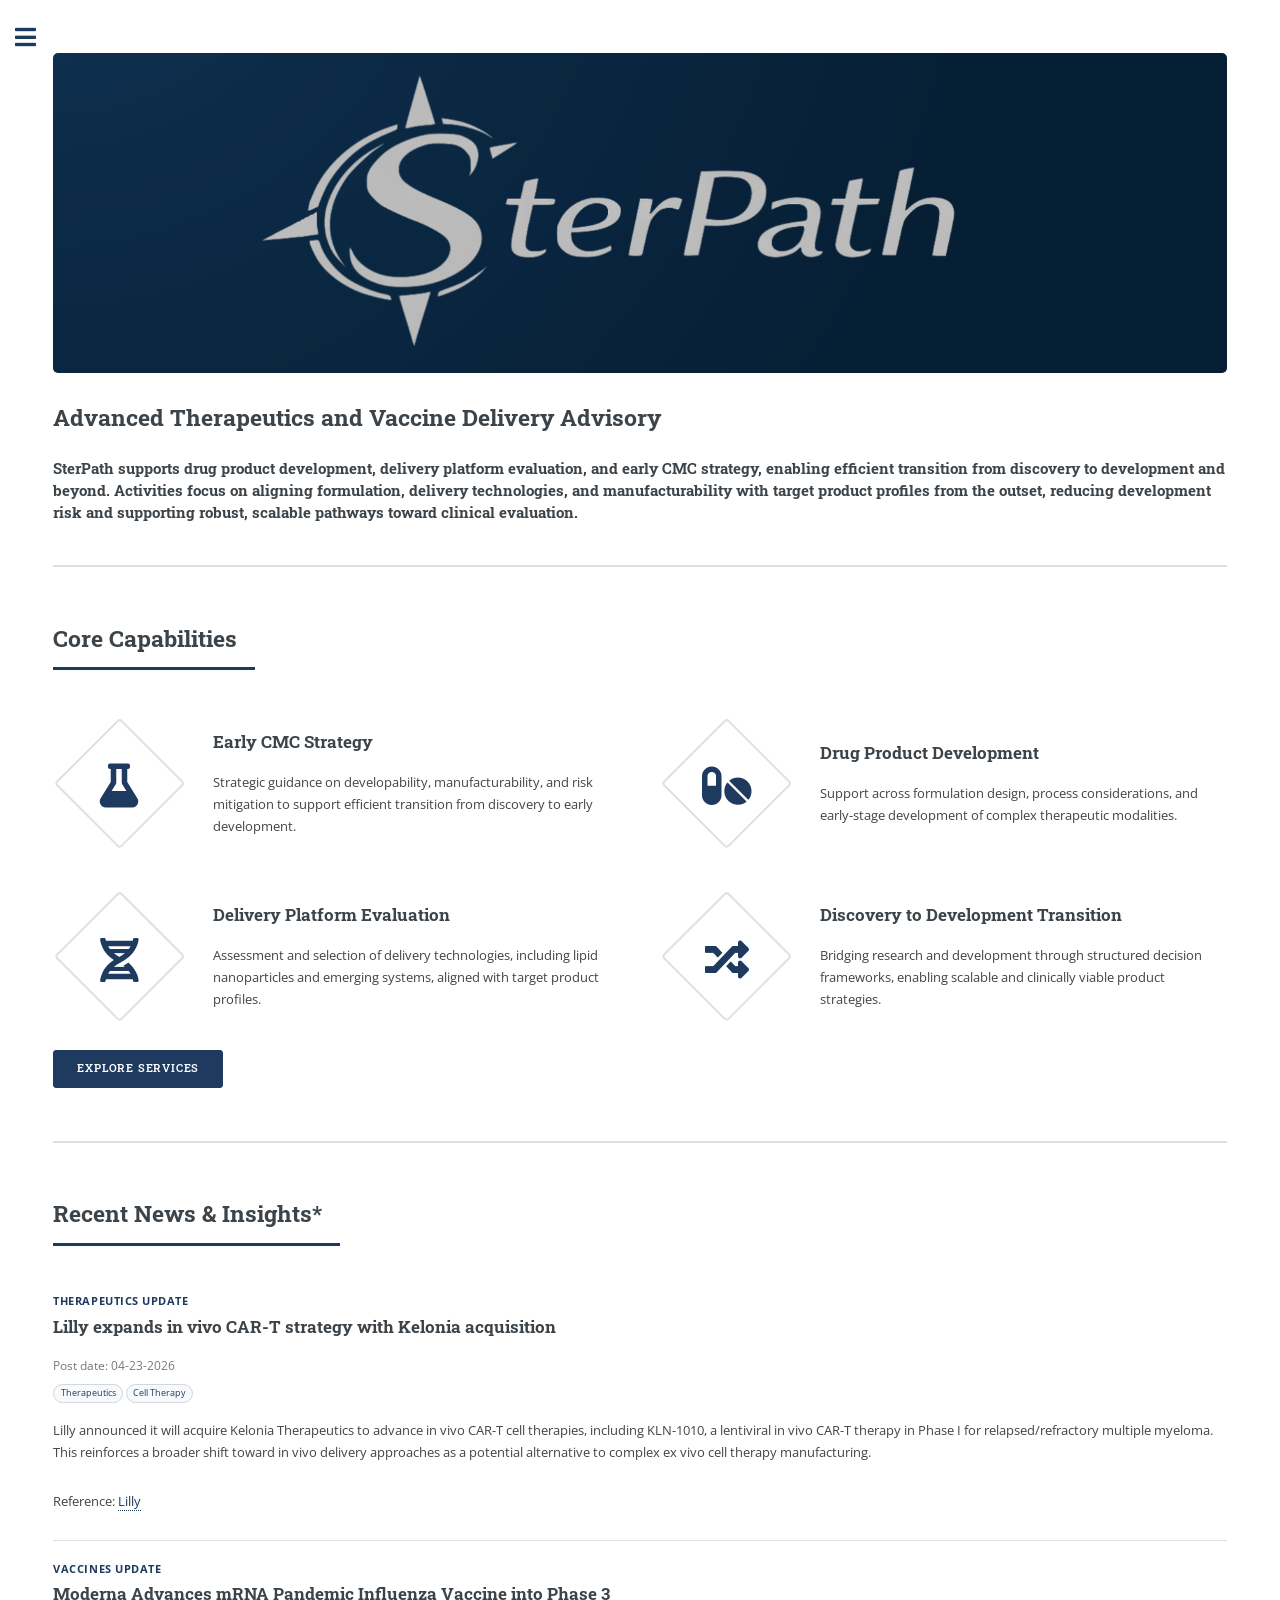
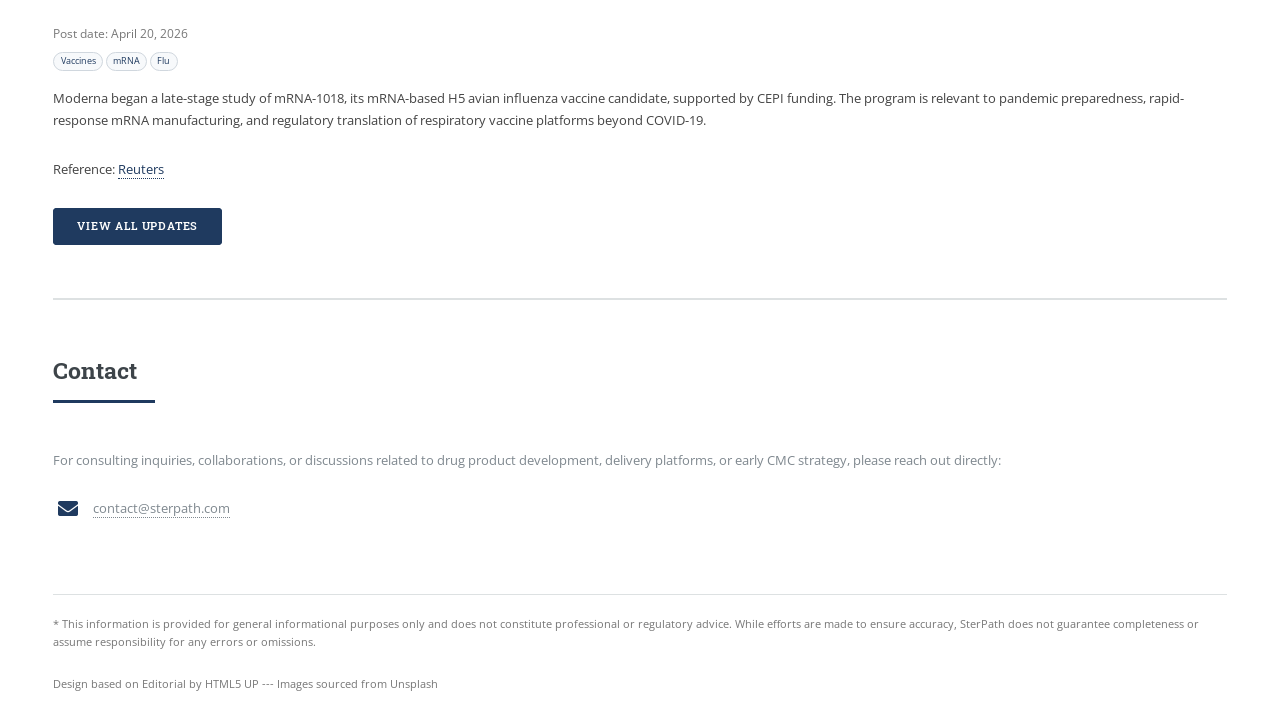
==== commit d06cf717: "Website update Issue fixes and Insights section update" ====
--- a/index.html
+++ b/index.html
@@ -6,7 +6,7 @@
 -->
 <html>
 	<head>
-		<title>SterPath LLC | Advanced Therapeutics and Vaccine Delivery</title>
+		<title>SterPath LLC | Home</title>
 		<meta charset="utf-8" />
 		<meta name="viewport" content="width=device-width, initial-scale=1, user-scalable=no" />
 		<link rel="stylesheet" href="assets/css/main.css" />
@@ -37,9 +37,6 @@
 											SterPath supports drug product development, delivery platform evaluation, and early CMC strategy, enabling efficient transition from discovery to development and beyond. Activities focus on aligning formulation, delivery technologies, and manufacturability with target product profiles from the outset, reducing development risk and supporting robust, scalable pathways toward clinical evaluation.
 										</h4>
 
-										<ul class="actions">
-											<li><a href="services.html" class="button big">Explore Services</a></li>
-										</ul>
 									</div>
 
 								</section>
@@ -82,58 +79,49 @@
 											<p>Bridging research and development through structured decision frameworks, enabling scalable and clinically viable product strategies.</p>
 										</div>
 									</article>
-
+									
+									
 								</div>
+								<ul class="actions">
+											<li><a href="services.html" class="button big">Explore Services</a></li>
+										</ul>
 							</section>
 
 							<!--section-->
 							<section>
 								<header class="major">
-									<h2>News & Insights - UNDER CONSTRUCTION</h2>
+									<h2>Recent News & Insights*</h2>
+								</header>				
+								<div id="insights-preview"></div>
+							</section>
+
+							<!--contact section-->
+							<section>
+								<header class="major">
+									<h2>Contact</h2>
 								</header>
 
-								<div class="content">
+								<p>
+									For consulting inquiries, collaborations, or discussions related to drug product development, delivery platforms, or early CMC strategy, please reach out directly:
+								</p>
 
-									
-									<h3>Bridging Discovery and Early Development</h3>
-									<p>Early decisions in formulation and delivery platform selection often define downstream success. A structured approach to transition can significantly reduce development risk.</p>
-
-									<hr />
-
-									<h3>Delivery Platforms: Fit-for-Purpose vs Platform Thinking</h3>
-									<p>Platform technologies offer efficiency, but misalignment with target product profiles remains a common failure point in early-stage programs.</p>
-
-									<hr />
-
-									<h3>Early CMC Strategy as a Value Driver</h3>
-									<p>Proactive integration of CMC considerations at the discovery stage can accelerate timelines and improve the probability of clinical and regulatory success.</p>
-
-								</div>
+								<ul class="contact">
+									<li class="icon solid fa-envelope">
+										<a href="mailto:contact@sterpath.com">contact@sterpath.com</a>
+									</li>
+								</ul>
 							</section>
-
-				<!--contact section-->
-				<section>
-					<header class="major">
-						<h2>Contact</h2>
-					</header>
-
-					<p>
-						For consulting inquiries, collaborations, or discussions related to drug product development, delivery platforms, or early CMC strategy, please reach out directly:
-					</p>
-
-					<ul class="contact">
-						<li class="icon solid fa-envelope">
-							<a href="mailto:contact@sterpath.com">contact@sterpath.com</a>
-						</li>
-					</ul>
-				</section>
 
 				<!--footer-->
 								<hr />
 								<p style="font-size: 0.85em; color: #777;">
-									Design based on Editorial by HTML5 UP
+									* This information is provided for general informational purposes only and does not constitute professional or regulatory advice. While efforts are made to ensure accuracy, SterPath does not guarantee completeness or assume responsibility for any errors or omissions.
 								</p>
-
+								<p style="font-size: 0.85em; color: #777;">
+									Design based on Editorial by HTML5 UP --- Images sourced from Unsplash
+								</p>
+						</div>
+					</div>
 				<!-- Sidebar -->
 					<div id="sidebar">
 						<div class="inner">
@@ -168,6 +156,8 @@
 			<script src="assets/js/breakpoints.min.js"></script>
 			<script src="assets/js/util.js"></script>
 			<script src="assets/js/main.js"></script>
+			<script src="assets/js/insights-data.js"></script>
+			<script src="assets/js/insights-home.js"></script>
 
 	</body>
 </html>
--- a/assets/css/main.css
+++ b/assets/css/main.css
@@ -1831,6 +1831,10 @@
           .posts article:last-child:after {
             display: none; } }
 
+
+
+
+
 /* Wrapper */
 #wrapper {
   display: -moz-flex;
@@ -2210,6 +2214,24 @@
 	object-fit: contain;
   }
 
+  /* Fix mobile spacing for vertical banner */
+  @media screen and (orientation: portrait) {
+  #banner.banner-vertical {
+    flex-direction: column; /* override column-reverse */
+  }
+
+  #banner.banner-vertical .image {
+    height: auto !important;
+    min-height: 0 !important;
+    margin: 5em 0 5em 0 !important;
+  }
+
+  #banner.banner-vertical .image img {
+    height: auto !important;
+    object-fit: contain !important;
+  }
+  }
+
 /* Footer */
 #footer .copyright {
   color: #9fa3a6;
@@ -2296,3 +2318,66 @@
     border-top: 0;
     margin-top: 0;
     padding-top: 0; }
+
+
+    .post-category {
+	font-size: 0.8em;
+	font-weight: 700;
+	text-transform: uppercase;
+	letter-spacing: 0.05em;
+	color: #1f3a5f;
+	margin-bottom: 0.4em;
+}
+
+.post-tags {
+	font-size: 0.85em;
+	color: #777;
+	margin-bottom: 0.8em;
+}
+
+/* Title slightly smaller */
+article h2 {
+	font-size: 1.6em;
+}
+
+/* Date → grey */
+.post-date {
+	color: #777;
+	font-size: 0.9em;
+	margin-bottom: 0.6em;
+}
+
+/* Body text → darker */
+article p {
+	color: #444;
+}
+
+.post-tags {
+	margin: 0.25em 0 1.25em 0;
+}
+
+.post-tag {
+	display: inline-block;
+	font-size: 0.78em;
+	color: #1f3a5f;
+	border: 1px solid #d0d7de;
+	border-radius: 999px;
+	padding: 0.15em 0.7em;
+	margin: 0 0.35em 0.35em 0;
+	background: #f7f9fb;
+}
+
+/* Button look modification (override previous style) */
+.button {
+	background-color: #1f3a5f;
+	color: #ffffff !important;
+	border-color: #1f3a5f;
+	font-weight: 600;
+}
+
+.button:hover {
+	background-color: #2c4d73;
+	border-color: #2c4d73;
+	color: #ffffff !important;
+}
+
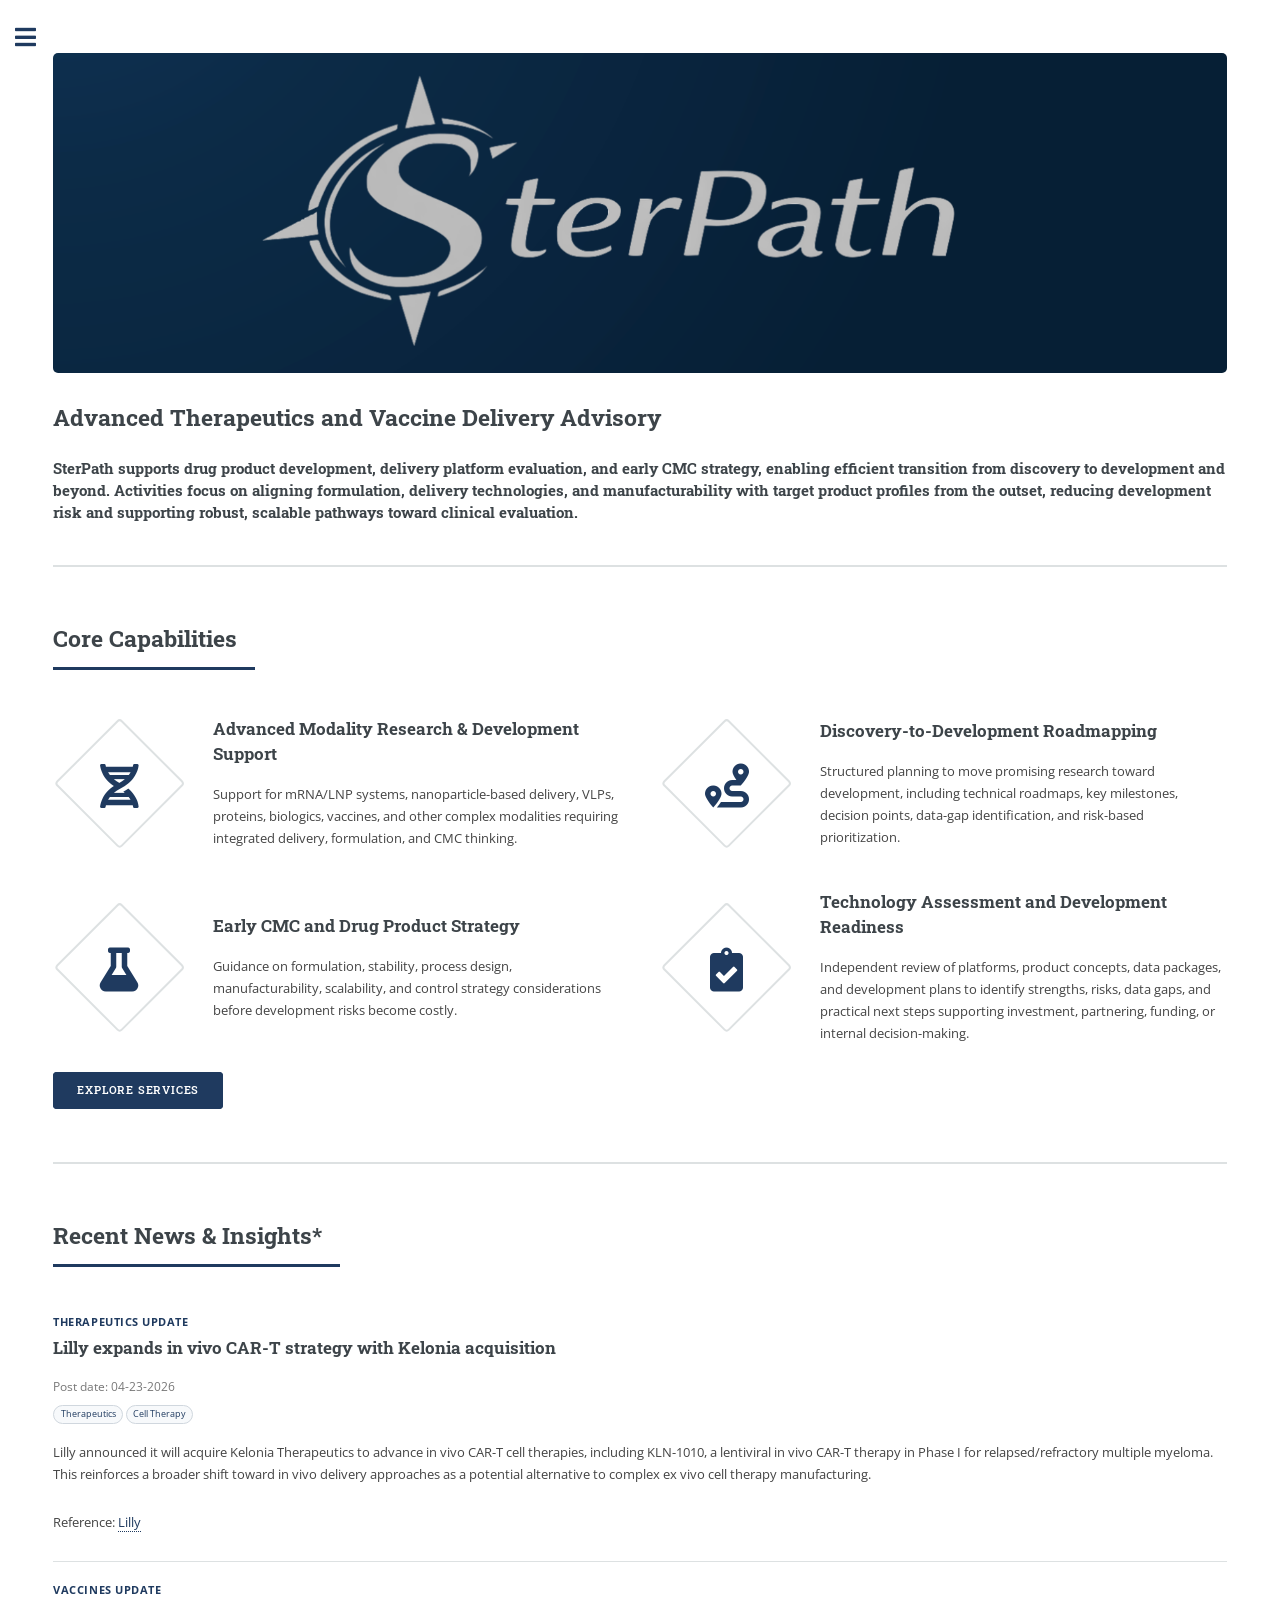
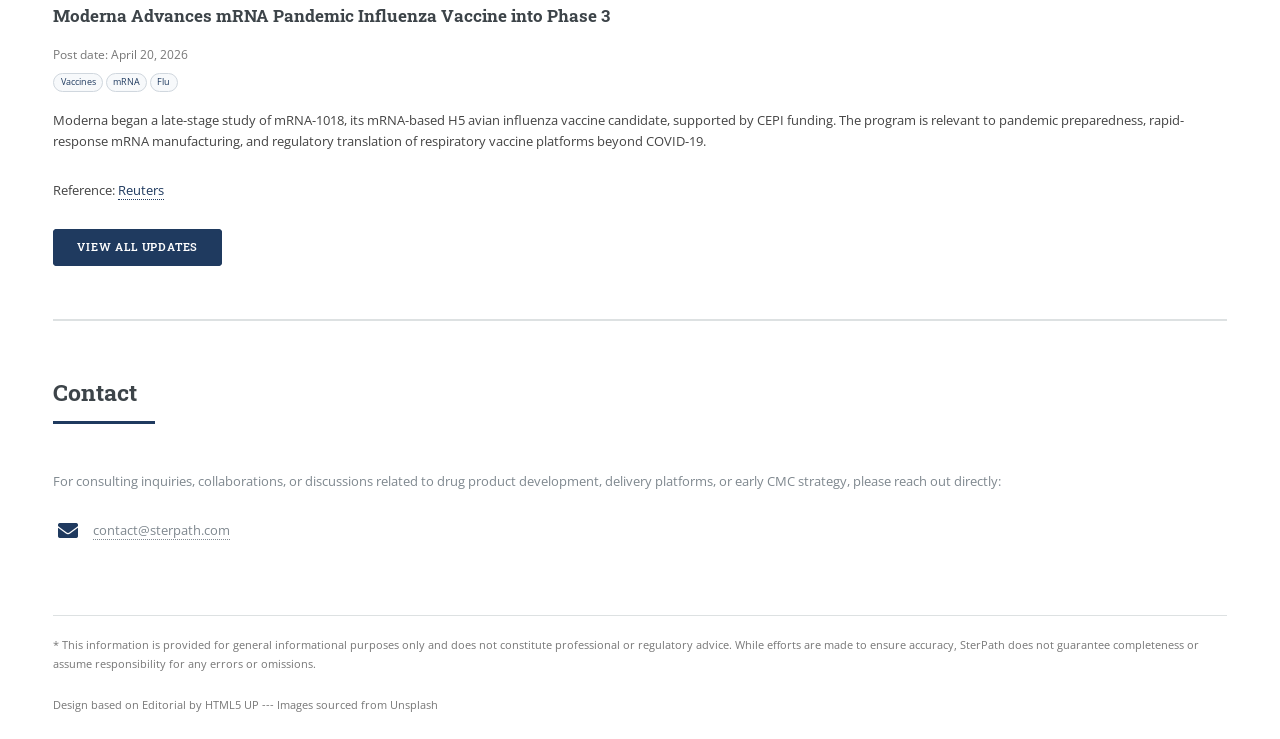
==== commit f3f5c3a7: "Add files via upload" ====
--- a/index.html
+++ b/index.html
@@ -49,38 +49,37 @@
 								<div class="features">
 
 									<article>
-										<span class="icon solid fa-flask"></span>
+										<span class="icon solid fa-dna"></span>
 										<div class="content">
-											<h3>Early CMC Strategy</h3>
-											<p>Strategic guidance on developability, manufacturability, and risk mitigation to support efficient transition from discovery to early development.</p>
+											<h3>Advanced Modality Research &amp; Development Support</h3>
+											<p>Support for mRNA/LNP systems, nanoparticle-based delivery, VLPs, proteins, biologics, vaccines, and other complex modalities requiring integrated delivery, formulation, and CMC thinking.</p>
 										</div>
 									</article>
 
 									<article>
-										<span class="icon solid fa-pills"></span>
+										<span class="icon solid fa-route"></span>
 										<div class="content">
-											<h3>Drug Product Development</h3>
-											<p>Support across formulation design, process considerations, and early-stage development of complex therapeutic modalities.</p>
+											<h3>Discovery-to-Development Roadmapping</h3>
+											<p>Structured planning to move promising research toward development, including technical roadmaps, key milestones, decision points, data-gap identification, and risk-based prioritization.</p>
 										</div>
 									</article>
 
 									<article>
-										<span class="icon solid fa-dna"></span>
+										<span class="icon solid fa-flask"></span>
 										<div class="content">
-											<h3>Delivery Platform Evaluation</h3>
-											<p>Assessment and selection of delivery technologies, including lipid nanoparticles and emerging systems, aligned with target product profiles.</p>
+											<h3>Early CMC and Drug Product Strategy</h3>
+											<p>Guidance on formulation, stability, process design, manufacturability, scalability, and control strategy considerations before development risks become costly.</p>
 										</div>
 									</article>
 
 									<article>
-										<span class="icon solid fa-random"></span>
+										<span class="icon solid fa-clipboard-check"></span>
 										<div class="content">
-											<h3>Discovery to Development Transition</h3>
-											<p>Bridging research and development through structured decision frameworks, enabling scalable and clinically viable product strategies.</p>
+											<h3>Technology Assessment and Development Readiness</h3>
+											<p>Independent review of platforms, product concepts, data packages, and development plans to identify strengths, risks, data gaps, and practical next steps supporting investment, partnering, funding, or internal decision-making.</p>
 										</div>
 									</article>
-									
-									
+
 								</div>
 								<ul class="actions">
 											<li><a href="services.html" class="button big">Explore Services</a></li>
@@ -137,6 +136,7 @@
 									<li><a href="index.html">Home</a></li>
 									<li><a href="services.html">Services</a></li>
 									<li><a href="insights.html">News & Insights</a></li>
+									<li><a href="about.html">About</a></li>
 									<li><a href="contact.html">Contact</a></li>
 									</ul>
 									</nav>
--- a/assets/css/main.css
+++ b/assets/css/main.css
@@ -2381,3 +2381,125 @@
 	color: #ffffff !important;
 }
 
+/* Services page styling */
+.services-section > p {
+	color: #444;
+	font-size: 1.15em;
+	line-height: 1.65;
+	margin-bottom: 2em;
+}
+
+.services-list {
+	list-style: disc;
+	margin: 0 0 2.5em 0;
+	padding-left: 1.25em;
+}
+
+.services-list li {
+	padding-left: 0.5em;
+	margin-bottom: 1.35em;
+	color: #444;
+}
+
+.services-list li strong {
+	display: block;
+	color: #3d4449;
+	font-size: 1.15em;
+	font-weight: 600;
+	line-height: 1.5;
+	margin-bottom: 0.25em;
+}
+
+.services-list li p {
+	color: #444;
+	font-size: 1em;
+	line-height: 1.65;
+	margin: 0;
+}
+
+/* About page founder section */
+
+.founder-section {
+	display: flex;
+	gap: 3em;
+	align-items: flex-start;
+}
+
+.founder-content {
+	flex: 1;
+	min-width: 0;
+}
+
+.founder-photo {
+	flex: 0 0 24%;
+	max-width: 260px;
+}
+
+.founder-photo img {
+	width: 100%;
+	height: auto;
+	display: block;
+	border-radius: 0.375em;
+}
+
+@media screen and (max-width: 980px) {
+	.founder-section {
+		flex-direction: column;
+		gap: 2em;
+	}
+
+	.founder-photo {
+		max-width: 280px;
+	}
+}
+
+/* About page body text */
+
+.about-page p,
+.about-page li {
+	font-size: 1.1em;
+	line-height: 1.75;
+}
+
+/* About page selected background subsection */
+
+.selected-background {
+	margin-top: 2.25em;
+}
+
+.selected-background h3 {
+	margin-bottom: 0.9em;
+	font-size: 1.15em;
+}
+
+.selected-background ul {
+	margin-bottom: 0;
+}
+
+/* About page call-to-action */
+
+.about-cta {
+	margin-top: 1.5em;
+	padding-top: 0;
+}
+
+.about-cta p {
+	max-width: 52em;
+	margin-bottom: 1.25em;
+}
+
+/* About page profile links */
+
+.profile-links {
+	margin-top: 1.5em;
+}
+
+.profile-links p {
+	font-size: 1em;
+	margin-bottom: 0;
+}
+
+.profile-links span {
+	margin: 0 0.5em;
+	color: #aaa;
+}
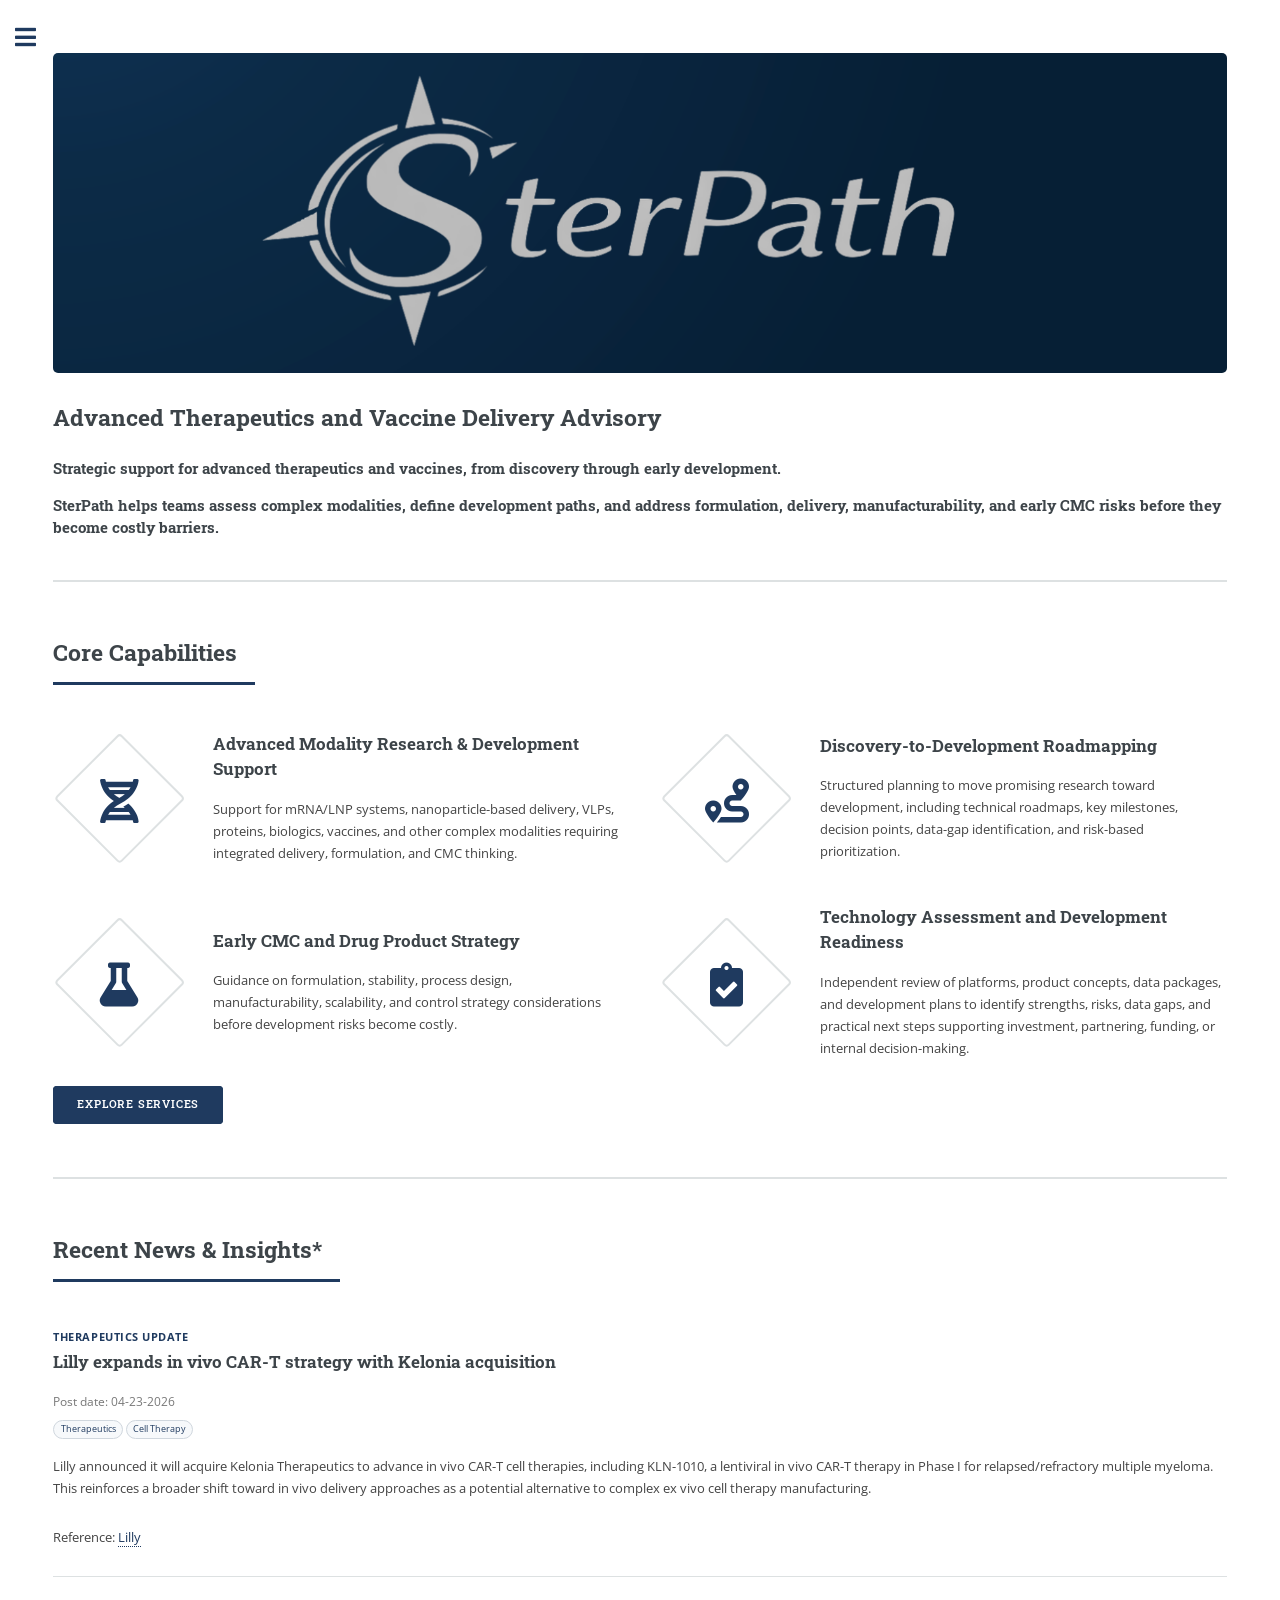
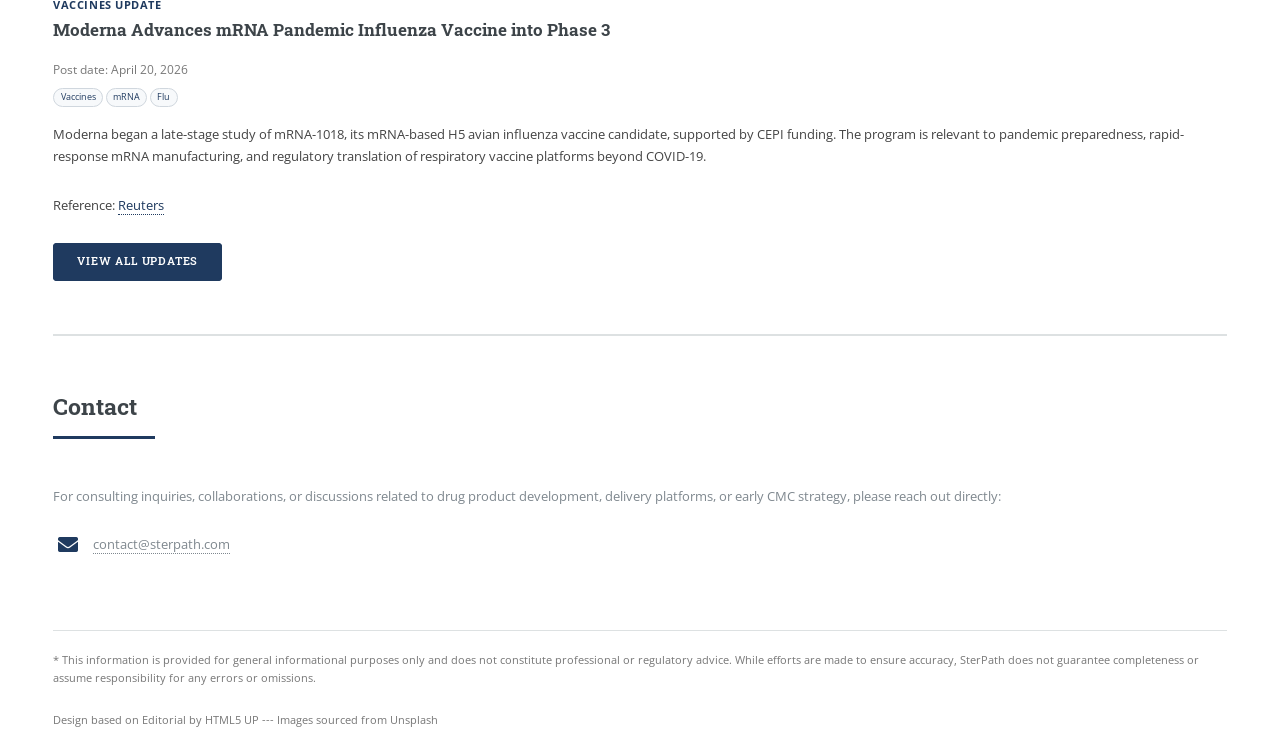
==== commit f300289e: "Update index.html" ====
--- a/index.html
+++ b/index.html
@@ -34,7 +34,11 @@
 										</header>
 
 										<h4>
-											SterPath supports drug product development, delivery platform evaluation, and early CMC strategy, enabling efficient transition from discovery to development and beyond. Activities focus on aligning formulation, delivery technologies, and manufacturability with target product profiles from the outset, reducing development risk and supporting robust, scalable pathways toward clinical evaluation.
+											Strategic support for advanced therapeutics and vaccines, from discovery through early development.
+										</h4>
+
+										<h4>
+											SterPath helps teams assess complex modalities, define development paths, and address formulation, delivery, manufacturability, and early CMC risks before they become costly barriers.
 										</h4>
 
 									</div>
@@ -160,4 +164,4 @@
 			<script src="assets/js/insights-home.js"></script>
 
 	</body>
-</html>+</html>
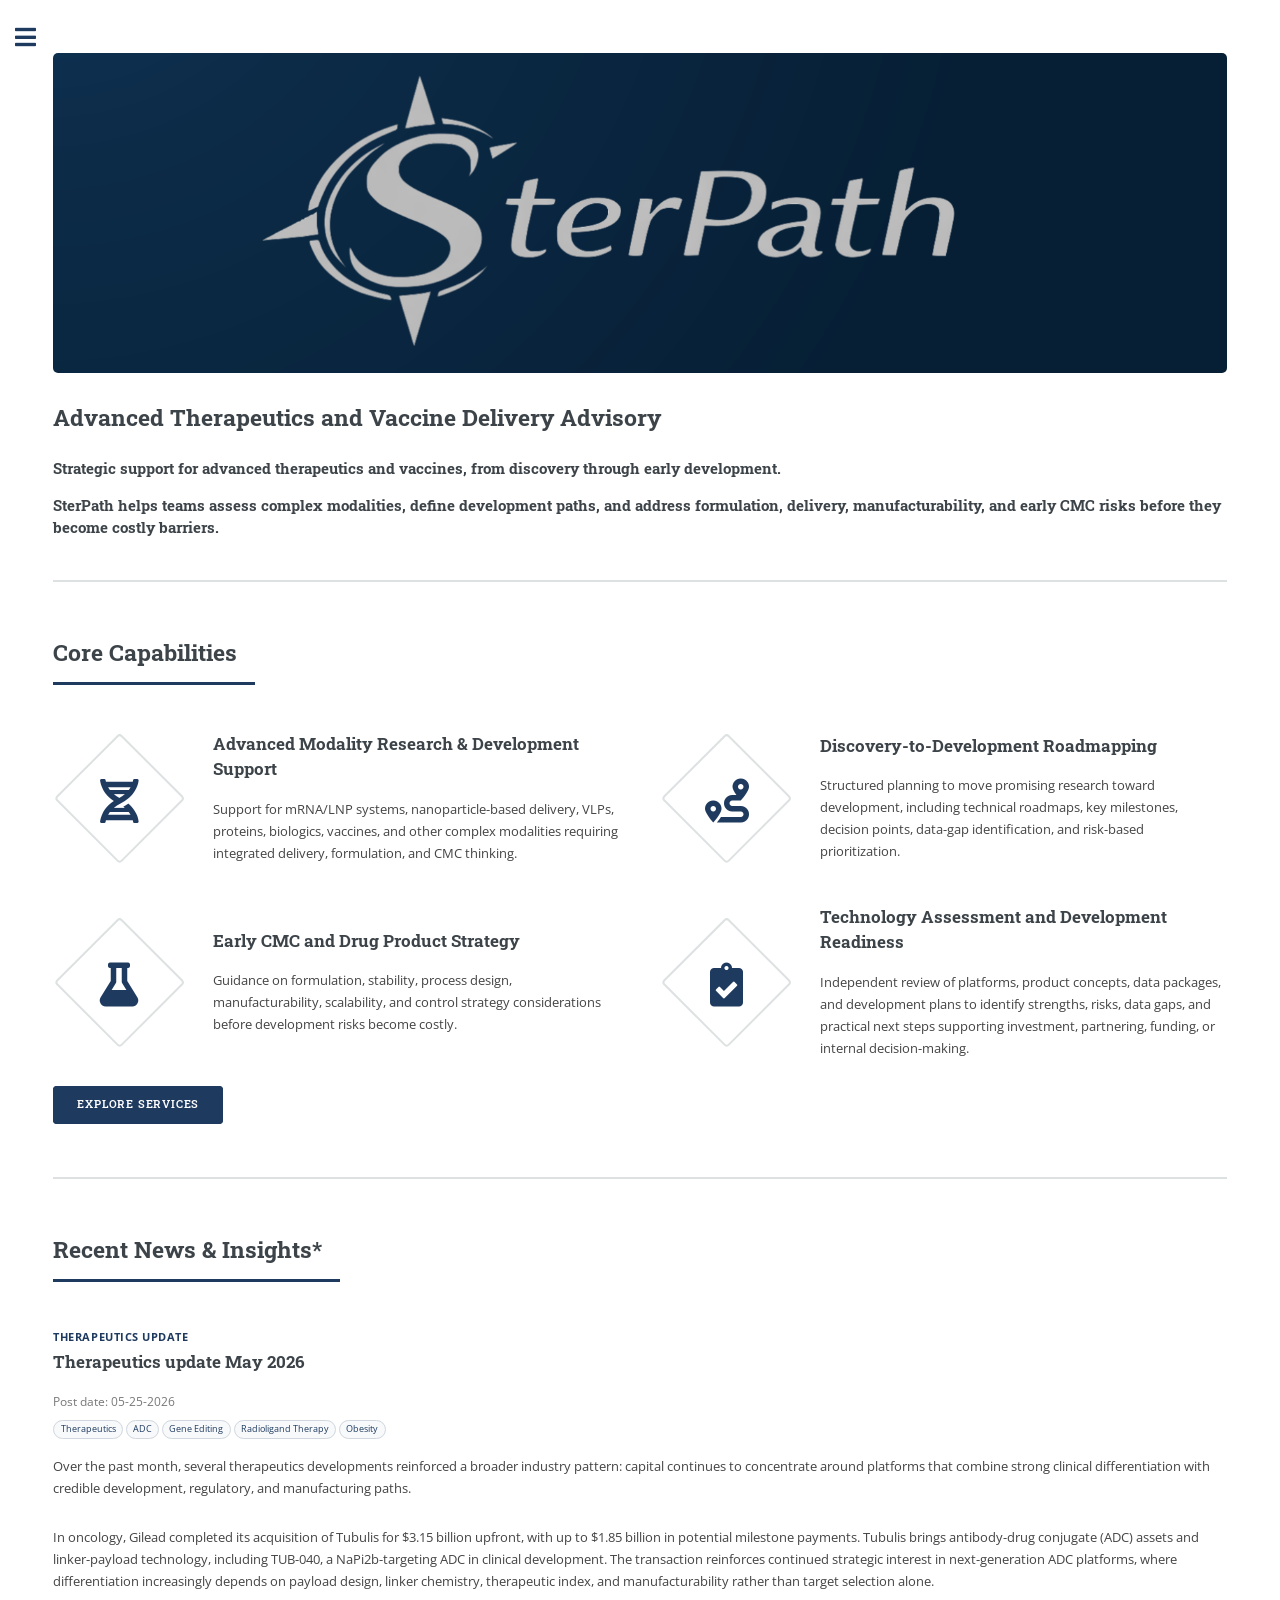
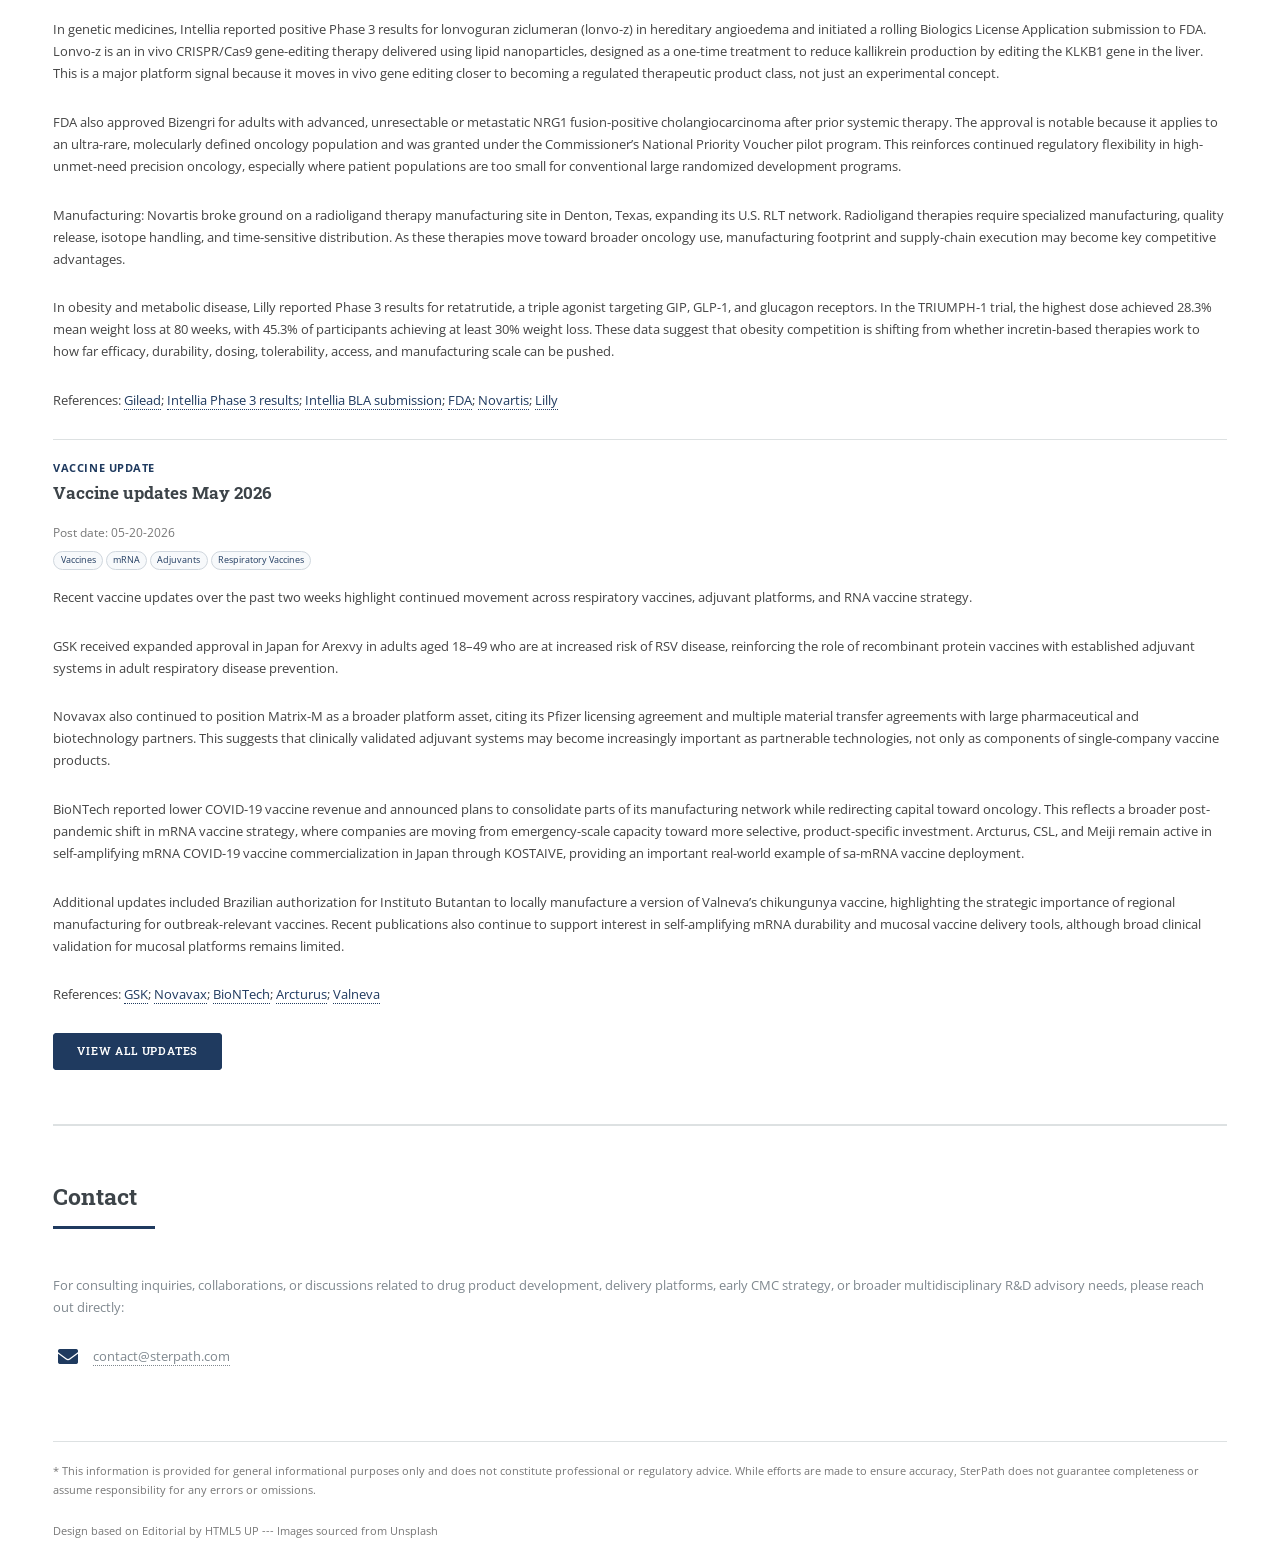
==== commit c93b8cb2: "Add files via upload Added language indicating access to broader expert netwrok. Minor format adjust" ====
--- a/index.html
+++ b/index.html
@@ -105,7 +105,7 @@
 								</header>
 
 								<p>
-									For consulting inquiries, collaborations, or discussions related to drug product development, delivery platforms, or early CMC strategy, please reach out directly:
+									For consulting inquiries, collaborations, or discussions related to drug product development, delivery platforms, early CMC strategy, or broader multidisciplinary R&D advisory needs, please reach out directly:
 								</p>
 
 								<ul class="contact">
@@ -164,4 +164,4 @@
 			<script src="assets/js/insights-home.js"></script>
 
 	</body>
-</html>
+</html>
